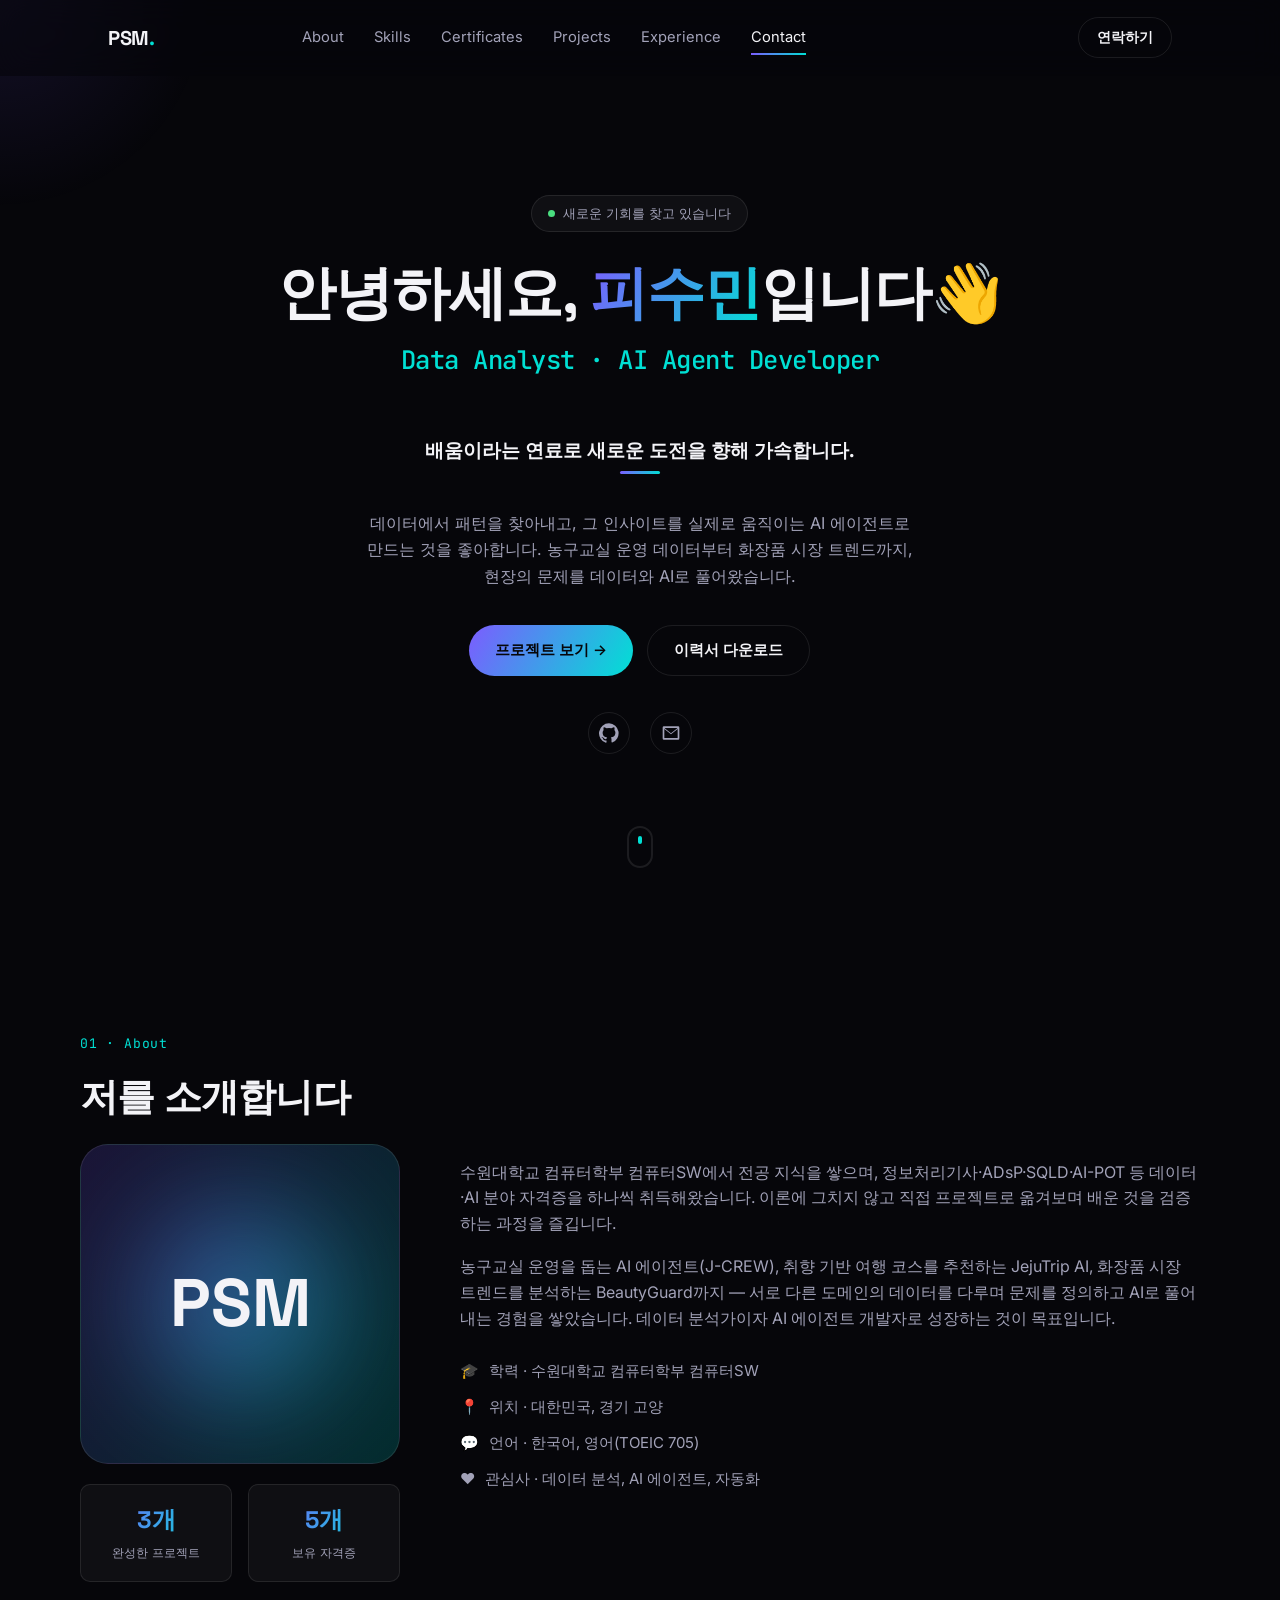
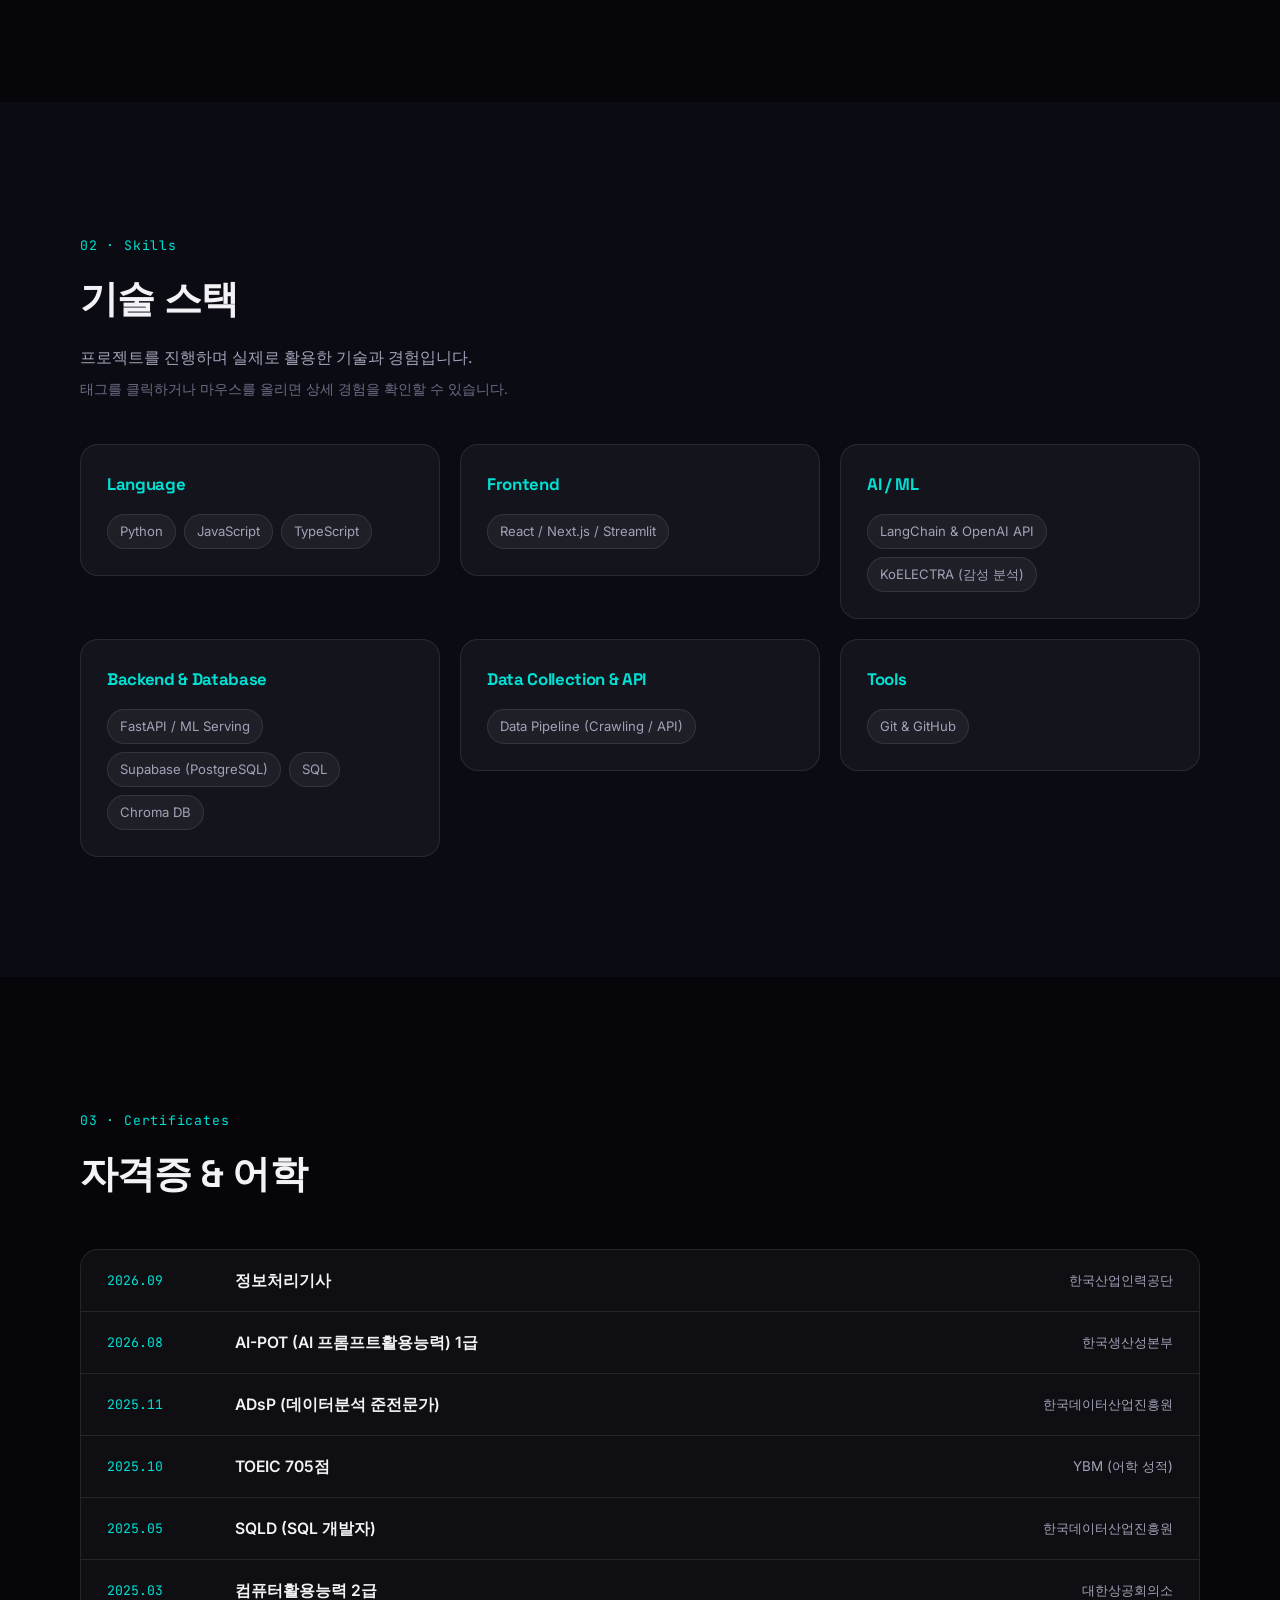
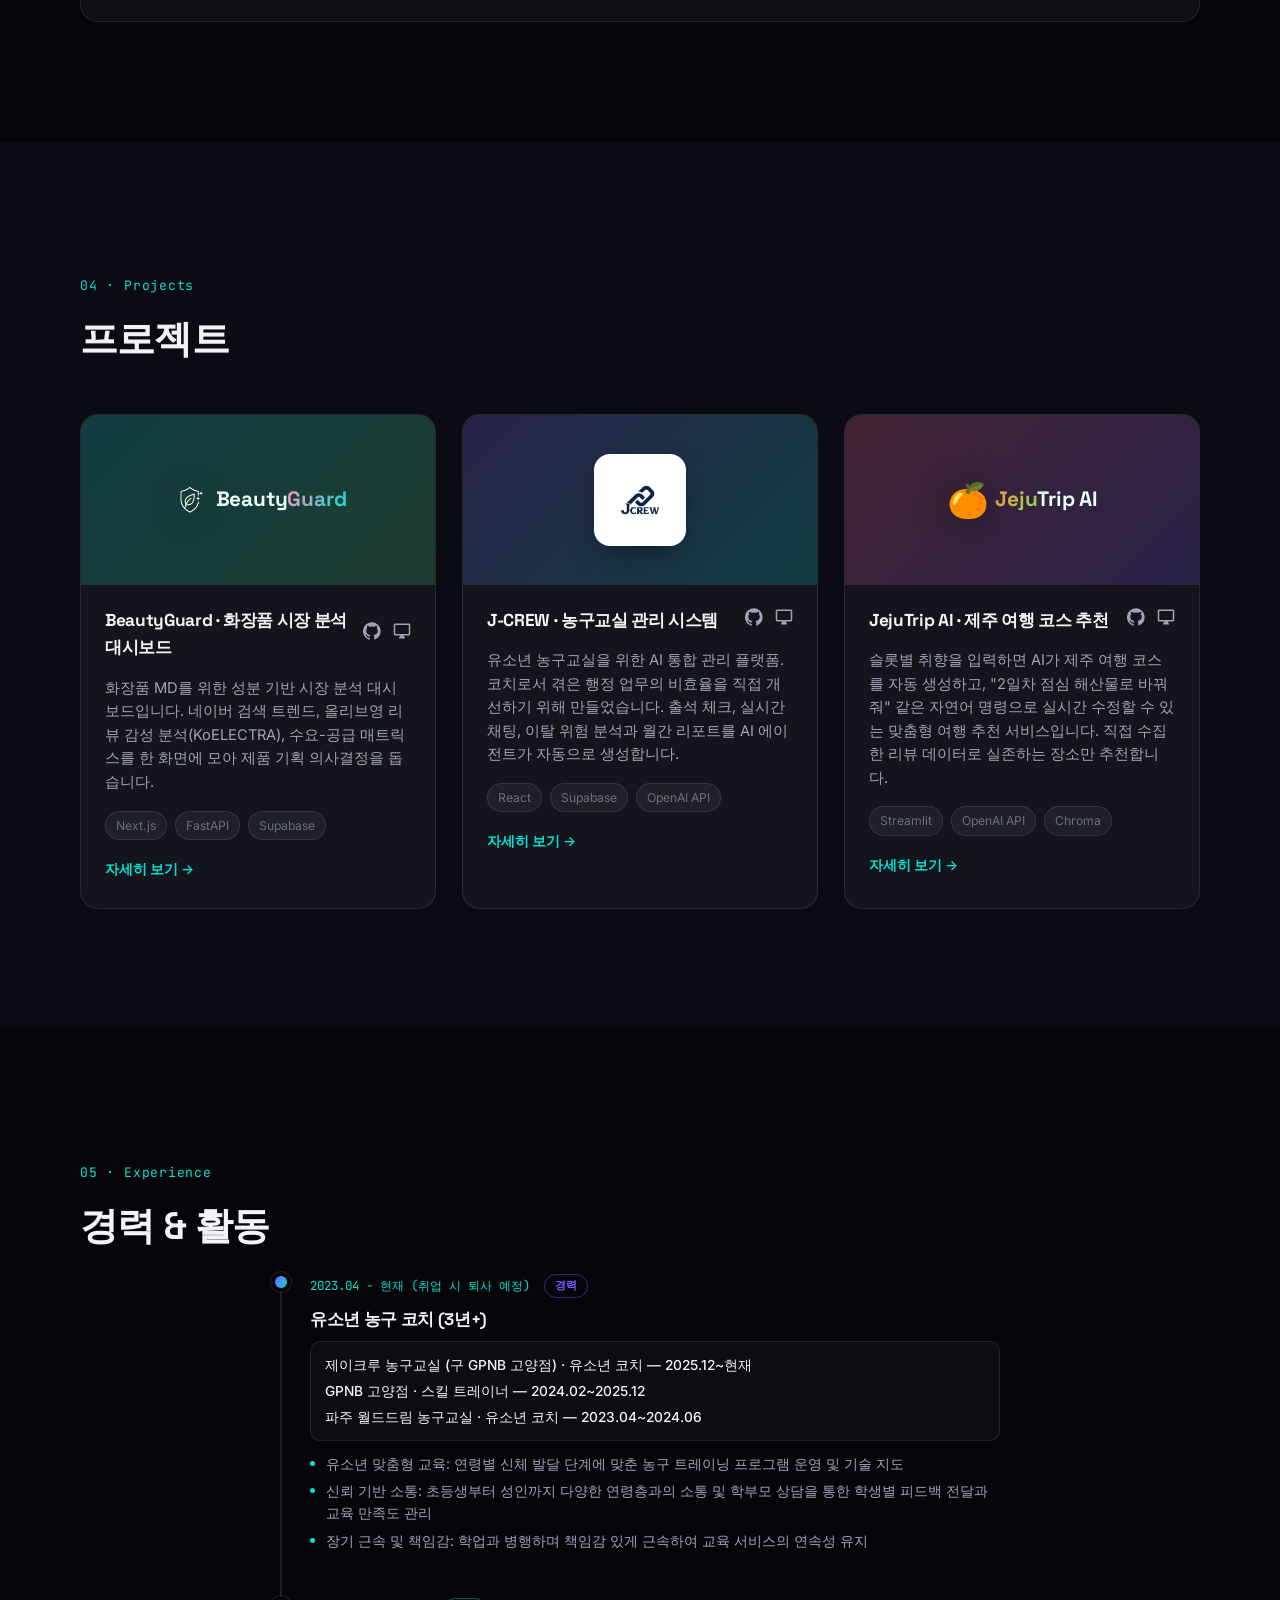
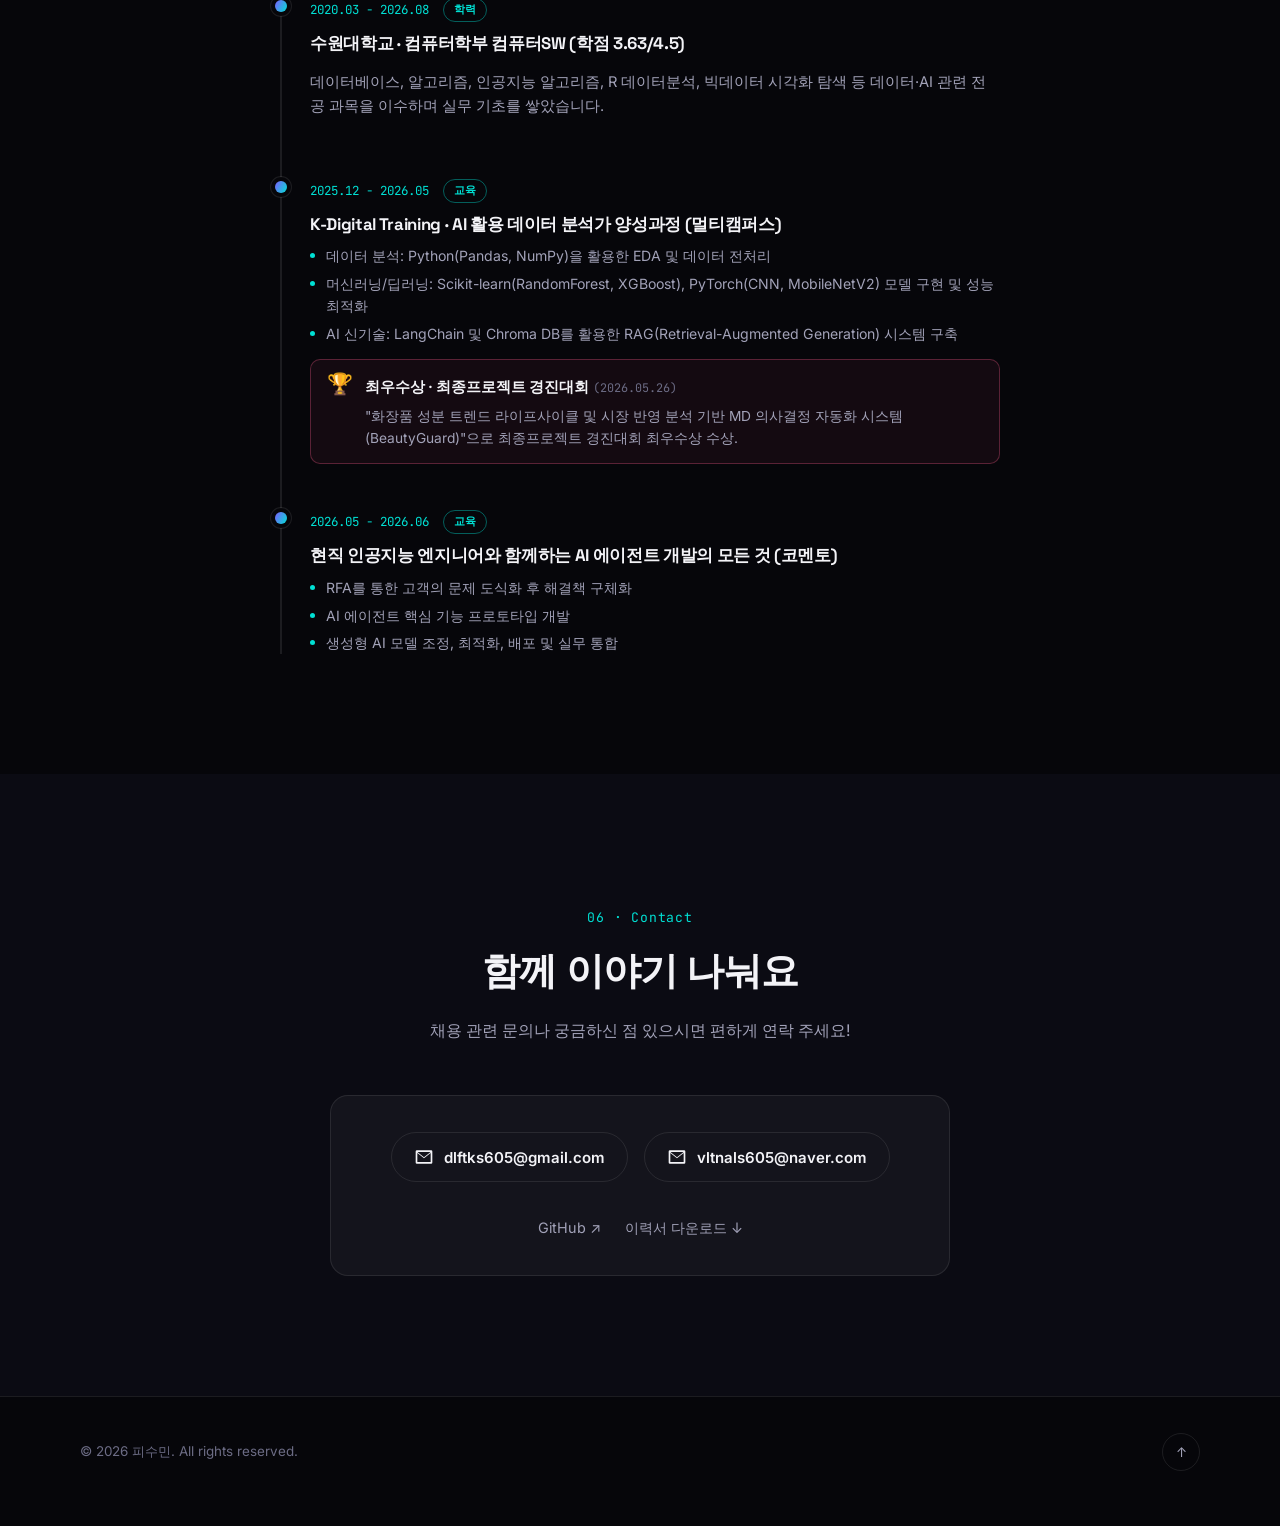
==== index.html @ f5fe2972 "Initial commit: 피수민 developer portfolio Static HTML/CSS/JS portfolio with dedicated project detail p" ====
<!DOCTYPE html>
<html lang="ko">
<head>
<meta charset="UTF-8">
<meta name="viewport" content="width=device-width, initial-scale=1.0">
<title>피수민 | Developer Portfolio</title>
<meta name="description" content="피수민의 개발자 포트폴리오. 프로젝트, 기술 스택, 경력을 소개합니다.">
<link rel="preconnect" href="https://fonts.googleapis.com">
<link rel="preconnect" href="https://fonts.gstatic.com" crossorigin>
<link href="https://fonts.googleapis.com/css2?family=Space+Grotesk:wght@500;600;700&family=Inter:wght@400;500;600;700&family=JetBrains+Mono:wght@400;500&display=swap" rel="stylesheet">
<link rel="stylesheet" href="css/style.css">
</head>
<body>

<div class="cursor-glow" id="cursorGlow"></div>
<div class="progress-bar" id="progressBar"></div>

<!-- ===== NAV ===== -->
<header class="nav" id="nav">
  <div class="nav-inner">
    <a href="#home" class="logo">PSM<span class="dot">.</span></a>
    <nav class="nav-links" id="navLinks">
      <a href="#about" class="nav-link">About</a>
      <a href="#skills" class="nav-link">Skills</a>
      <a href="#certificates" class="nav-link">Certificates</a>
      <a href="#projects" class="nav-link">Projects</a>
      <a href="#experience" class="nav-link">Experience</a>
      <a href="#contact" class="nav-link">Contact</a>
    </nav>
    <a href="#contact" class="btn btn-small btn-outline nav-cta">연락하기</a>
    <button class="menu-toggle" id="menuToggle" aria-label="메뉴 열기">
      <span></span><span></span><span></span>
    </button>
  </div>
</header>

<!-- ===== HERO ===== -->
<section class="hero" id="home">
  <div class="hero-content reveal">
    <p class="hero-eyebrow"><span class="pulse-dot"></span> 새로운 기회를 찾고 있습니다</p>
    <h1 class="hero-title">
      안녕하세요, <span class="gradient-text">피수민</span>입니다<span class="wave">👋</span>
    </h1>
    <h2 class="hero-role">Data Analyst · AI Agent Developer</h2>
    <p class="hero-tagline">배움이라는 연료로 새로운 도전을 향해 가속합니다.</p>
    <p class="hero-desc">
      데이터에서 패턴을 찾아내고, 그 인사이트를 실제로 움직이는 AI 에이전트로 만드는 것을 좋아합니다.
      농구교실 운영 데이터부터 화장품 시장 트렌드까지, 현장의 문제를 데이터와 AI로 풀어왔습니다.
    </p>
    <div class="hero-actions">
      <a href="#projects" class="btn btn-primary">프로젝트 보기 →</a>
      <a href="assets/resume.pdf" class="btn btn-outline" download>이력서 다운로드</a>
    </div>
    <div class="hero-links">
      <a href="https://github.com/PSM-0403" target="_blank" rel="noopener" aria-label="GitHub">
        <svg viewBox="0 0 24 24" width="20" height="20"><path fill="currentColor" d="M12 .3a12 12 0 0 0-3.8 23.38c.6.1.83-.27.83-.58v-2.2c-3.34.73-4.04-1.6-4.04-1.6-.55-1.4-1.34-1.77-1.34-1.77-1.1-.75.08-.73.08-.73 1.2.09 1.84 1.24 1.84 1.24 1.08 1.83 2.82 1.31 3.5 1 .1-.78.42-1.31.76-1.62-2.66-.3-5.47-1.33-5.47-5.93 0-1.31.47-2.38 1.24-3.22-.13-.3-.54-1.52.12-3.18 0 0 1-.32 3.3 1.23a11.5 11.5 0 0 1 6 0c2.3-1.55 3.3-1.23 3.3-1.23.66 1.66.25 2.88.12 3.18.77.84 1.24 1.91 1.24 3.22 0 4.61-2.81 5.63-5.49 5.92.43.37.81 1.1.81 2.22v3.29c0 .31.22.69.84.57A12 12 0 0 0 12 .3Z"/></svg>
      </a>
      <a href="#contact" aria-label="이메일 보기">
        <svg viewBox="0 0 24 24" width="20" height="20"><path fill="currentColor" d="M2 5.5A1.5 1.5 0 0 1 3.5 4h17A1.5 1.5 0 0 1 22 5.5v13a1.5 1.5 0 0 1-1.5 1.5h-17A1.5 1.5 0 0 1 2 18.5v-13Zm2.1.5 7.9 6.2 7.9-6.2H4.1ZM20 7.3l-8 6.28L4 7.3V18h16V7.3Z"/></svg>
      </a>
    </div>
  </div>

  <a href="#about" class="scroll-cue" aria-label="아래로 스크롤">
    <span></span>
  </a>
</section>

<!-- ===== ABOUT ===== -->
<section class="section" id="about">
  <div class="section-inner">
    <p class="section-tag reveal">01 · About</p>
    <h2 class="section-title reveal">저를 소개합니다</h2>

    <div class="about-grid">
      <div class="about-visual reveal">
        <div class="avatar-frame">
          <div class="avatar-glow"></div>
          <div class="avatar-initials">PSM</div>
        </div>
        <div class="about-stat-card">
          <div class="about-stat">
            <strong>3개</strong>
            <span>완성한 프로젝트</span>
          </div>
          <div class="about-stat">
            <strong>5개</strong>
            <span>보유 자격증</span>
          </div>
        </div>
      </div>

      <div class="about-text reveal">
        <p>
          수원대학교 컴퓨터학부 컴퓨터SW에서 전공 지식을 쌓으며, 정보처리기사·ADsP·SQLD·AI-POT 등
          데이터·AI 분야 자격증을 하나씩 취득해왔습니다. 이론에 그치지 않고 직접 프로젝트로 옮겨보며
          배운 것을 검증하는 과정을 즐깁니다.
        </p>
        <p>
          농구교실 운영을 돕는 AI 에이전트(J-CREW), 취향 기반 여행 코스를 추천하는 JejuTrip AI,
          화장품 시장 트렌드를 분석하는 BeautyGuard까지 — 서로 다른 도메인의 데이터를 다루며
          문제를 정의하고 AI로 풀어내는 경험을 쌓았습니다. 데이터 분석가이자 AI 에이전트 개발자로
          성장하는 것이 목표입니다.
        </p>

        <ul class="about-facts">
          <li><span>🎓</span> 학력 · 수원대학교 컴퓨터학부 컴퓨터SW</li>
          <li><span>📍</span> 위치 · 대한민국, 경기 고양</li>
          <li><span>💬</span> 언어 · 한국어, 영어(TOEIC 705)</li>
          <li><span>❤️</span> 관심사 · 데이터 분석, AI 에이전트, 자동화</li>
        </ul>
      </div>
    </div>
  </div>
</section>

<!-- ===== SKILLS ===== -->
<section class="section section-alt" id="skills">
  <div class="section-inner">
    <p class="section-tag reveal">02 · Skills</p>
    <h2 class="section-title reveal">기술 스택</h2>
    <p class="section-desc section-desc-tight reveal">프로젝트를 진행하며 실제로 활용한 기술과 경험입니다.</p>
    <p class="section-hint reveal">태그를 클릭하거나 마우스를 올리면 상세 경험을 확인할 수 있습니다.</p>

    <div class="skills-grid">
      <div class="skill-card reveal">
        <h3>Language</h3>
        <div class="skill-tags">
          <button class="skill-tag" type="button">Python
            <span class="skill-tooltip">Pandas, NumPy로 대규모 장소·리뷰 등 비정형 데이터를 전처리·정제하고 EDA 수행. 크롤링 CSV 정제·중복 제거 및 Supabase 적재 파이프라인 스크립트 작성.</span>
          </button>
          <button class="skill-tag" type="button">JavaScript
            <span class="skill-tooltip">ES6+ 기반 비동기 로직 및 상태관리(Zustand) 구현. 대시보드 UI 연동 및 실시간 데이터 처리.</span>
          </button>
          <button class="skill-tag" type="button">TypeScript
            <span class="skill-tooltip">BeautyGuard 대시보드에서 Next.js 14 + TypeScript로 타입 안정성을 갖춘 컴포넌트와 API 연동 로직 구현.</span>
          </button>
        </div>
      </div>

      <div class="skill-card reveal">
        <h3>Frontend</h3>
        <div class="skill-tags">
          <button class="skill-tag" type="button">React / Next.js / Streamlit
            <span class="skill-tooltip">Streamlit, React/Vite, Next.js 환경에서 실시간 지도(Folium) 시각화, 관리자 대시보드, 1:1 채팅 및 웹 배포 수행.</span>
          </button>
        </div>
      </div>

      <div class="skill-card reveal">
        <h3>AI / ML</h3>
        <div class="skill-tags">
          <button class="skill-tag" type="button">LangChain &amp; OpenAI API
            <span class="skill-tooltip">프롬프트 엔지니어링 및 Function Calling 기반 챗봇 로직 구현. RAG 기반 맞춤형 정보 추천 및 실시간 응답 파이프라인 구축. 대시보드 실데이터 기반 자연어 인사이트 자동 생성.</span>
          </button>
          <button class="skill-tag" type="button">KoELECTRA (감성 분석)
            <span class="skill-tooltip">KoELECTRA-small 기반 한국어 리뷰 감성 분석 모델을 활용해 올리브영 리뷰의 긍·부정 키워드와 소비자 반응을 분석.</span>
          </button>
        </div>
      </div>

      <div class="skill-card reveal">
        <h3>Backend &amp; Database</h3>
        <div class="skill-tags">
          <button class="skill-tag" type="button">FastAPI / ML Serving
            <span class="skill-tooltip">FastAPI로 ML 모델 서빙용 REST API 서버 구축(HuggingFace, PyTorch). 배포 인프라 제약에 맞춰 경량 모델 선정 및 최적화.</span>
          </button>
          <button class="skill-tag" type="button">Supabase (PostgreSQL)
            <span class="skill-tooltip">관계형 DB 스키마 설계, RLS 보안 규칙 적용, 실시간(Realtime) 이벤트 감지 및 운영 데이터 CRUD 구현.</span>
          </button>
          <button class="skill-tag" type="button">SQL
            <span class="skill-tooltip">SQLD 자격증 보유. Supabase(PostgreSQL) 기반 관계형 데이터베이스 쿼리 설계 및 최적화.</span>
          </button>
          <button class="skill-tag" type="button">Chroma DB
            <span class="skill-tooltip">리뷰·텍스트 임베딩 벡터 데이터를 구축·저장하고 코사인 유사도 기반 시맨틱 검색 엔진 연동.</span>
          </button>
        </div>
      </div>

      <div class="skill-card reveal">
        <h3>Data Collection &amp; API</h3>
        <div class="skill-tags">
          <button class="skill-tag" type="button">Data Pipeline (Crawling / API)
            <span class="skill-tooltip">Selenium 기반 웹 크롤링 및 카카오 REST API 연동으로 장소·좌표·리뷰 데이터 수집. 이상치 정제·파이프라인 구축, 상품명 정규화 기반 중복 제거.</span>
          </button>
        </div>
      </div>

      <div class="skill-card reveal">
        <h3>Tools</h3>
        <div class="skill-tags">
          <button class="skill-tag" type="button">Git &amp; GitHub
            <span class="skill-tooltip">모든 프로젝트를 Git으로 버전 관리하고 GitHub에 공개 저장소로 운영.</span>
          </button>
        </div>
      </div>
    </div>
  </div>
</section>

<!-- ===== CERTIFICATES ===== -->
<section class="section" id="certificates">
  <div class="section-inner">
    <p class="section-tag reveal">03 · Certificates</p>
    <h2 class="section-title reveal">자격증 &amp; 어학</h2>

    <div class="cert-card reveal">
      <div class="cert-row">
        <span class="cert-date">2026.09</span>
        <span class="cert-name">정보처리기사</span>
        <span class="cert-org">한국산업인력공단</span>
      </div>
      <div class="cert-row">
        <span class="cert-date">2026.08</span>
        <span class="cert-name">AI-POT (AI 프롬프트활용능력) 1급</span>
        <span class="cert-org">한국생산성본부</span>
      </div>
      <div class="cert-row">
        <span class="cert-date">2025.11</span>
        <span class="cert-name">ADsP (데이터분석 준전문가)</span>
        <span class="cert-org">한국데이터산업진흥원</span>
      </div>
      <div class="cert-row">
        <span class="cert-date">2025.10</span>
        <span class="cert-name">TOEIC 705점</span>
        <span class="cert-org">YBM (어학 성적)</span>
      </div>
      <div class="cert-row">
        <span class="cert-date">2025.05</span>
        <span class="cert-name">SQLD (SQL 개발자)</span>
        <span class="cert-org">한국데이터산업진흥원</span>
      </div>
      <div class="cert-row">
        <span class="cert-date">2025.03</span>
        <span class="cert-name">컴퓨터활용능력 2급</span>
        <span class="cert-org">대한상공회의소</span>
      </div>
    </div>
  </div>
</section>

<!-- ===== PROJECTS ===== -->
<section class="section section-alt" id="projects">
  <div class="section-inner">
    <p class="section-tag reveal">04 · Projects</p>
    <h2 class="section-title reveal">프로젝트</h2>

    <div class="projects-grid">

      <article class="project-card tilt reveal">
        <div class="project-thumb thumb-3">
          <div class="thumb-brand">
            <img class="project-emoji-icon" src="assets/icons/beautyguard-icon.png" alt="BeautyGuard 아이콘" width="40" height="40">
            <span class="thumb-brand-title">Beauty<em>Guard</em></span>
          </div>
        </div>
        <div class="project-body">
          <div class="project-top">
            <h3>BeautyGuard · 화장품 시장 분석 대시보드</h3>
            <div class="project-links">
              <a href="https://github.com/PSM-0403/BeautyGuard" target="_blank" rel="noopener" aria-label="GitHub 저장소">
                <svg viewBox="0 0 24 24" width="18" height="18"><path fill="currentColor" d="M12 .3a12 12 0 0 0-3.8 23.38c.6.1.83-.27.83-.58v-2.2c-3.34.73-4.04-1.6-4.04-1.6-.55-1.4-1.34-1.77-1.34-1.77-1.1-.75.08-.73.08-.73 1.2.09 1.84 1.24 1.84 1.24 1.08 1.83 2.82 1.31 3.5 1 .1-.78.42-1.31.76-1.62-2.66-.3-5.47-1.33-5.47-5.93 0-1.31.47-2.38 1.24-3.22-.13-.3-.54-1.52.12-3.18 0 0 1-.32 3.3 1.23a11.5 11.5 0 0 1 6 0c2.3-1.55 3.3-1.23 3.3-1.23.66 1.66.25 2.88.12 3.18.77.84 1.24 1.91 1.24 3.22 0 4.61-2.81 5.63-5.49 5.92.43.37.81 1.1.81 2.22v3.29c0 .31.22.69.84.57A12 12 0 0 0 12 .3Z"/></svg>
              </a>
              <a href="https://beautyguard-dashboard.vercel.app" target="_blank" rel="noopener" aria-label="라이브 데모">
                <svg viewBox="0 0 24 24" width="18" height="18"><path fill="currentColor" d="M21 2H3c-1.1 0-2 .9-2 2v12c0 1.1.9 2 2 2h7l-2 3v1h8v-1l-2-3h7c1.1 0 2-.9 2-2V4c0-1.1-.9-2-2-2zm0 14H3V4h18v12z"/></svg>
              </a>
            </div>
          </div>
          <p>화장품 MD를 위한 성분 기반 시장 분석 대시보드입니다. 네이버 검색 트렌드, 올리브영 리뷰 감성 분석(KoELECTRA), 수요-공급 매트릭스를 한 화면에 모아 제품 기획 의사결정을 돕습니다.</p>
          <div class="project-tags">
            <span>Next.js</span><span>FastAPI</span><span>Supabase</span>
          </div>
          <a href="projects/beautyguard.html" class="project-more">자세히 보기 →</a>
        </div>
      </article>

      <article class="project-card tilt reveal">
        <div class="project-thumb thumb-1">
          <div class="logo-plate logo-plate-sm">
            <img src="assets/icons/jcrew-logo.jpg" alt="J-CREW 로고" width="72" height="72">
          </div>
        </div>
        <div class="project-body">
          <div class="project-top">
            <h3>J-CREW · 농구교실 관리 시스템</h3>
            <div class="project-links">
              <a href="https://github.com/PSM-0403/jcrew" target="_blank" rel="noopener" aria-label="GitHub 저장소">
                <svg viewBox="0 0 24 24" width="18" height="18"><path fill="currentColor" d="M12 .3a12 12 0 0 0-3.8 23.38c.6.1.83-.27.83-.58v-2.2c-3.34.73-4.04-1.6-4.04-1.6-.55-1.4-1.34-1.77-1.34-1.77-1.1-.75.08-.73.08-.73 1.2.09 1.84 1.24 1.84 1.24 1.08 1.83 2.82 1.31 3.5 1 .1-.78.42-1.31.76-1.62-2.66-.3-5.47-1.33-5.47-5.93 0-1.31.47-2.38 1.24-3.22-.13-.3-.54-1.52.12-3.18 0 0 1-.32 3.3 1.23a11.5 11.5 0 0 1 6 0c2.3-1.55 3.3-1.23 3.3-1.23.66 1.66.25 2.88.12 3.18.77.84 1.24 1.91 1.24 3.22 0 4.61-2.81 5.63-5.49 5.92.43.37.81 1.1.81 2.22v3.29c0 .31.22.69.84.57A12 12 0 0 0 12 .3Z"/></svg>
              </a>
              <a href="https://jcrewbasketball.vercel.app" target="_blank" rel="noopener" aria-label="라이브 데모">
                <svg viewBox="0 0 24 24" width="18" height="18"><path fill="currentColor" d="M21 2H3c-1.1 0-2 .9-2 2v12c0 1.1.9 2 2 2h7l-2 3v1h8v-1l-2-3h7c1.1 0 2-.9 2-2V4c0-1.1-.9-2-2-2zm0 14H3V4h18v12z"/></svg>
              </a>
            </div>
          </div>
          <p>유소년 농구교실을 위한 AI 통합 관리 플랫폼. 코치로서 겪은 행정 업무의 비효율을 직접 개선하기 위해 만들었습니다. 출석 체크, 실시간 채팅, 이탈 위험 분석과 월간 리포트를 AI 에이전트가 자동으로 생성합니다.</p>
          <div class="project-tags">
            <span>React</span><span>Supabase</span><span>OpenAI API</span>
          </div>
          <a href="projects/jcrew.html" class="project-more">자세히 보기 →</a>
        </div>
      </article>

      <article class="project-card tilt reveal">
        <div class="project-thumb thumb-2">
          <div class="thumb-brand">
            <span class="project-emoji">🍊</span>
            <span class="thumb-brand-title thumb-brand-jeju"><em>Jeju</em>Trip AI</span>
          </div>
        </div>
        <div class="project-body">
          <div class="project-top">
            <h3>JejuTrip AI · 제주 여행 코스 추천</h3>
            <div class="project-links">
              <a href="https://github.com/PSM-0403/JejuTrip_AI" target="_blank" rel="noopener" aria-label="GitHub 저장소">
                <svg viewBox="0 0 24 24" width="18" height="18"><path fill="currentColor" d="M12 .3a12 12 0 0 0-3.8 23.38c.6.1.83-.27.83-.58v-2.2c-3.34.73-4.04-1.6-4.04-1.6-.55-1.4-1.34-1.77-1.34-1.77-1.1-.75.08-.73.08-.73 1.2.09 1.84 1.24 1.84 1.24 1.08 1.83 2.82 1.31 3.5 1 .1-.78.42-1.31.76-1.62-2.66-.3-5.47-1.33-5.47-5.93 0-1.31.47-2.38 1.24-3.22-.13-.3-.54-1.52.12-3.18 0 0 1-.32 3.3 1.23a11.5 11.5 0 0 1 6 0c2.3-1.55 3.3-1.23 3.3-1.23.66 1.66.25 2.88.12 3.18.77.84 1.24 1.91 1.24 3.22 0 4.61-2.81 5.63-5.49 5.92.43.37.81 1.1.81 2.22v3.29c0 .31.22.69.84.57A12 12 0 0 0 12 .3Z"/></svg>
              </a>
              <a href="https://jejutripai.streamlit.app" target="_blank" rel="noopener" aria-label="라이브 데모">
                <svg viewBox="0 0 24 24" width="18" height="18"><path fill="currentColor" d="M21 2H3c-1.1 0-2 .9-2 2v12c0 1.1.9 2 2 2h7l-2 3v1h8v-1l-2-3h7c1.1 0 2-.9 2-2V4c0-1.1-.9-2-2-2zm0 14H3V4h18v12z"/></svg>
              </a>
            </div>
          </div>
          <p>슬롯별 취향을 입력하면 AI가 제주 여행 코스를 자동 생성하고, "2일차 점심 해산물로 바꿔줘" 같은 자연어 명령으로 실시간 수정할 수 있는 맞춤형 여행 추천 서비스입니다. 직접 수집한 리뷰 데이터로 실존하는 장소만 추천합니다.</p>
          <div class="project-tags">
            <span>Streamlit</span><span>OpenAI API</span><span>Chroma</span>
          </div>
          <a href="projects/jejutrip.html" class="project-more">자세히 보기 →</a>
        </div>
      </article>

    </div>
  </div>
</section>

<!-- ===== EXPERIENCE ===== -->
<section class="section" id="experience">
  <div class="section-inner">
    <p class="section-tag reveal">05 · Experience</p>
    <h2 class="section-title reveal">경력 &amp; 활동</h2>

    <div class="timeline">

      <div class="timeline-item reveal">
        <div class="timeline-dot"></div>
        <div class="timeline-content">
          <span class="timeline-date">2023.04 - 현재 (취업 시 퇴사 예정)</span>
          <span class="timeline-badge badge-work">경력</span>
          <h3>유소년 농구 코치 (3년+)</h3>
          <ul class="timeline-orgs">
            <li>제이크루 농구교실 (구 GPNB 고양점) · 유소년 코치 — 2025.12~현재</li>
            <li>GPNB 고양점 · 스킬 트레이너 — 2024.02~2025.12</li>
            <li>파주 월드드림 농구교실 · 유소년 코치 — 2023.04~2024.06</li>
          </ul>
          <ul class="timeline-details">
            <li>유소년 맞춤형 교육: 연령별 신체 발달 단계에 맞춘 농구 트레이닝 프로그램 운영 및 기술 지도</li>
            <li>신뢰 기반 소통: 초등생부터 성인까지 다양한 연령층과의 소통 및 학부모 상담을 통한 학생별 피드백 전달과 교육 만족도 관리</li>
            <li>장기 근속 및 책임감: 학업과 병행하며 책임감 있게 근속하여 교육 서비스의 연속성 유지</li>
          </ul>
        </div>
      </div>

      <div class="timeline-item reveal">
        <div class="timeline-dot"></div>
        <div class="timeline-content">
          <span class="timeline-date">2020.03 - 2026.08</span>
          <span class="timeline-badge badge-edu">학력</span>
          <h3>수원대학교 · 컴퓨터학부 컴퓨터SW (학점 3.63/4.5)</h3>
          <p>데이터베이스, 알고리즘, 인공지능 알고리즘, R 데이터분석, 빅데이터 시각화 탐색 등 데이터·AI 관련 전공 과목을 이수하며 실무 기초를 쌓았습니다.</p>
        </div>
      </div>

      <div class="timeline-item reveal">
        <div class="timeline-dot"></div>
        <div class="timeline-content">
          <span class="timeline-date">2025.12 - 2026.05</span>
          <span class="timeline-badge badge-edu">교육</span>
          <h3>K-Digital Training · AI 활용 데이터 분석가 양성과정 (멀티캠퍼스)</h3>
          <ul class="timeline-details">
            <li>데이터 분석: Python(Pandas, NumPy)을 활용한 EDA 및 데이터 전처리</li>
            <li>머신러닝/딥러닝: Scikit-learn(RandomForest, XGBoost), PyTorch(CNN, MobileNetV2) 모델 구현 및 성능 최적화</li>
            <li>AI 신기술: LangChain 및 Chroma DB를 활용한 RAG(Retrieval-Augmented Generation) 시스템 구축</li>
          </ul>
          <div class="timeline-award">
            <span class="award-icon">🏆</span>
            <div>
              <strong>최우수상 · 최종프로젝트 경진대회</strong> <span class="award-date">(2026.05.26)</span>
              <p>
                "화장품 성분 트렌드 라이프사이클 및 시장 반영 분석 기반 MD 의사결정 자동화 시스템(BeautyGuard)"으로
                최종프로젝트 경진대회 최우수상 수상.
              </p>
            </div>
          </div>
        </div>
      </div>

      <div class="timeline-item reveal">
        <div class="timeline-dot"></div>
        <div class="timeline-content">
          <span class="timeline-date">2026.05 - 2026.06</span>
          <span class="timeline-badge badge-edu">교육</span>
          <h3>현직 인공지능 엔지니어와 함께하는 AI 에이전트 개발의 모든 것 (코멘토)</h3>
          <ul class="timeline-details">
            <li>RFA를 통한 고객의 문제 도식화 후 해결책 구체화</li>
            <li>AI 에이전트 핵심 기능 프로토타입 개발</li>
            <li>생성형 AI 모델 조정, 최적화, 배포 및 실무 통합</li>
          </ul>
        </div>
      </div>

    </div>
  </div>
</section>

<!-- ===== CONTACT ===== -->
<section class="section section-alt" id="contact">
  <div class="section-inner contact-inner">
    <p class="section-tag reveal center">06 · Contact</p>
    <h2 class="section-title center reveal">함께 이야기 나눠요</h2>
    <p class="section-desc center reveal">
      채용 관련 문의나 궁금하신 점 있으시면 편하게 연락 주세요!
    </p>

    <div class="contact-card reveal">
      <div class="email-group">
        <button class="email-copy">
          <svg viewBox="0 0 24 24" width="20" height="20"><path fill="currentColor" d="M2 5.5A1.5 1.5 0 0 1 3.5 4h17A1.5 1.5 0 0 1 22 5.5v13a1.5 1.5 0 0 1-1.5 1.5h-17A1.5 1.5 0 0 1 2 18.5v-13Zm2.1.5 7.9 6.2 7.9-6.2H4.1ZM20 7.3l-8 6.28L4 7.3V18h16V7.3Z"/></svg>
          <span class="email-text">dlftks605@gmail.com</span>
          <span class="copy-hint">클릭해서 복사</span>
        </button>
        <button class="email-copy">
          <svg viewBox="0 0 24 24" width="20" height="20"><path fill="currentColor" d="M2 5.5A1.5 1.5 0 0 1 3.5 4h17A1.5 1.5 0 0 1 22 5.5v13a1.5 1.5 0 0 1-1.5 1.5h-17A1.5 1.5 0 0 1 2 18.5v-13Zm2.1.5 7.9 6.2 7.9-6.2H4.1ZM20 7.3l-8 6.28L4 7.3V18h16V7.3Z"/></svg>
          <span class="email-text">vltnals605@naver.com</span>
          <span class="copy-hint">클릭해서 복사</span>
        </button>
      </div>

      <div class="contact-socials">
        <a href="https://github.com/PSM-0403" target="_blank" rel="noopener">GitHub ↗</a>
        <a href="assets/resume.pdf" download>이력서 다운로드 ↓</a>
      </div>
    </div>
  </div>
</section>

<footer class="footer">
  <div class="footer-inner">
    <p>&copy; <span id="year"></span> 피수민. All rights reserved.</p>
    <button class="to-top" id="toTop" aria-label="맨 위로">↑</button>
  </div>
</footer>

<script src="js/script.js"></script>
</body>
</html>
---- css/style.css ----
/* ===================================================
   Portfolio — Dark / Gradient theme
   =================================================== */

:root {
  --bg: #06060a;
  --bg-alt: #0b0b13;
  --surface: rgba(255, 255, 255, 0.04);
  --surface-hover: rgba(255, 255, 255, 0.07);
  --border: rgba(255, 255, 255, 0.09);
  --text: #f3f3f7;
  --text-dim: #a2a2b8;
  --text-faint: #6c6c85;

  --accent-1: #7c5cff;
  --accent-2: #00e0d4;
  --accent-3: #ff5c8a;
  --gradient: linear-gradient(120deg, var(--accent-1), var(--accent-2));
  --gradient-soft: linear-gradient(120deg, rgba(124,92,255,0.18), rgba(0,224,212,0.18));

  --shadow-glow: 0 0 40px rgba(124, 92, 255, 0.25);
  --radius: 18px;
  --radius-sm: 10px;

  --maxw: 1120px;
  --nav-h: 76px;
}

@media (prefers-color-scheme: light) {
  :root { color-scheme: dark; }
}

* { box-sizing: border-box; }
html { scroll-behavior: smooth; }

body {
  margin: 0;
  background: var(--bg);
  color: var(--text);
  font-family: 'Inter', system-ui, -apple-system, 'Segoe UI', sans-serif;
  line-height: 1.6;
  overflow-x: hidden;
}

h1, h2, h3 {
  font-family: 'Space Grotesk', 'Inter', sans-serif;
  margin: 0;
  letter-spacing: -0.02em;
}

a { color: inherit; text-decoration: none; }
ul { list-style: none; margin: 0; padding: 0; }
img { max-width: 100%; display: block; }
button { font-family: inherit; cursor: pointer; border: none; background: none; color: inherit; }

::selection { background: var(--accent-1); color: #fff; }

/* ---------- scrollbar ---------- */
::-webkit-scrollbar { width: 10px; }
::-webkit-scrollbar-track { background: var(--bg); }
::-webkit-scrollbar-thumb { background: #24243a; border-radius: 10px; }
::-webkit-scrollbar-thumb:hover { background: var(--accent-1); }

/* ---------- cursor glow ---------- */
.cursor-glow {
  position: fixed;
  top: 0; left: 0;
  width: 420px; height: 420px;
  border-radius: 50%;
  background: radial-gradient(circle, rgba(124,92,255,0.12), transparent 70%);
  pointer-events: none;
  transform: translate(-50%, -50%);
  z-index: 1;
  transition: opacity 0.3s;
  will-change: transform;
}
@media (max-width: 768px) { .cursor-glow { display: none; } }

/* ---------- scroll progress ---------- */
.progress-bar {
  position: fixed;
  top: 0; left: 0;
  height: 3px;
  width: 0%;
  background: var(--gradient);
  z-index: 1000;
  transition: width 0.1s ease-out;
}

/* ---------- reveal on scroll ---------- */
.reveal {
  opacity: 0;
  transform: translateY(28px);
  transition: opacity 0.7s cubic-bezier(.2,.7,.3,1), transform 0.7s cubic-bezier(.2,.7,.3,1);
}
.reveal.in-view { opacity: 1; transform: translateY(0); }

/* ===================== NAV ===================== */
.nav {
  position: fixed;
  top: 0; left: 0; right: 0;
  height: var(--nav-h);
  z-index: 500;
  background: rgba(6,6,10,0.6);
  backdrop-filter: blur(16px);
  -webkit-backdrop-filter: blur(16px);
  border-bottom: 1px solid transparent;
  transition: border-color 0.3s, background 0.3s;
}
.nav.scrolled { border-color: var(--border); background: rgba(6,6,10,0.85); }

.nav-inner {
  max-width: var(--maxw);
  height: 100%;
  margin: 0 auto;
  padding: 0 28px;
  display: flex;
  align-items: center;
  gap: 24px;
}

.logo {
  font-family: 'Space Grotesk', sans-serif;
  font-weight: 700;
  font-size: 1.25rem;
  letter-spacing: -0.02em;
}
.logo .dot { color: var(--accent-2); }

.nav-links {
  display: flex;
  gap: 30px;
  margin: 0 auto;
}
.nav-link {
  position: relative;
  font-size: 0.92rem;
  color: var(--text-dim);
  padding: 6px 0;
  transition: color 0.2s;
}
.nav-link::after {
  content: '';
  position: absolute;
  left: 0; bottom: 0;
  width: 0; height: 2px;
  background: var(--gradient);
  transition: width 0.25s;
}
.nav-link:hover, .nav-link.active { color: var(--text); }
.nav-link:hover::after, .nav-link.active::after { width: 100%; }

.nav-cta { margin-left: auto; }

.menu-toggle {
  display: none;
  flex-direction: column;
  gap: 5px;
  padding: 8px;
}
.menu-toggle span {
  width: 22px; height: 2px;
  background: var(--text);
  border-radius: 2px;
  transition: transform 0.25s, opacity 0.25s;
}

/* ===================== BUTTONS ===================== */
.btn {
  display: inline-flex;
  align-items: center;
  gap: 8px;
  padding: 13px 26px;
  border-radius: 999px;
  font-size: 0.92rem;
  font-weight: 600;
  transition: transform 0.2s, box-shadow 0.2s, background 0.2s, border-color 0.2s;
  white-space: nowrap;
}
.btn-primary {
  background: var(--gradient);
  color: #06060a;
}
.btn-primary:hover { transform: translateY(-2px); box-shadow: var(--shadow-glow); }

.btn-outline {
  border: 1px solid var(--border);
  color: var(--text);
}
.btn-outline:hover { border-color: var(--accent-1); background: var(--surface); transform: translateY(-2px); }

.btn-small { padding: 9px 18px; font-size: 0.85rem; }

/* ===================== HERO ===================== */
.hero {
  position: relative;
  min-height: 100vh;
  display: flex;
  align-items: center;
  justify-content: center;
  padding: calc(var(--nav-h) + 40px) 24px 80px;
  overflow: hidden;
}

.hero-content {
  position: relative;
  z-index: 2;
  max-width: 760px;
  text-align: center;
}

.hero-eyebrow {
  display: inline-flex;
  align-items: center;
  gap: 8px;
  font-size: 0.82rem;
  color: var(--text-dim);
  border: 1px solid var(--border);
  padding: 7px 16px;
  border-radius: 999px;
  margin-bottom: 28px;
  background: var(--surface);
}
.pulse-dot {
  width: 7px; height: 7px;
  border-radius: 50%;
  background: #4ade80;
  box-shadow: 0 0 0 0 rgba(74,222,128,0.6);
  animation: pulse 1.8s infinite;
}
@keyframes pulse {
  0% { box-shadow: 0 0 0 0 rgba(74,222,128,0.55); }
  70% { box-shadow: 0 0 0 8px rgba(74,222,128,0); }
  100% { box-shadow: 0 0 0 0 rgba(74,222,128,0); }
}

.hero-title {
  font-size: clamp(2.1rem, 5.5vw, 3.6rem);
  font-weight: 700;
  line-height: 1.15;
  margin-bottom: 14px;
}
.wave { display: inline-block; animation: waveHand 2.4s ease-in-out infinite; transform-origin: 70% 70%; }
@keyframes waveHand {
  0%, 60%, 100% { transform: rotate(0deg); }
  10%, 30% { transform: rotate(14deg); }
  20% { transform: rotate(-8deg); }
  40% { transform: rotate(10deg); }
}

.gradient-text {
  background: var(--gradient);
  -webkit-background-clip: text;
  background-clip: text;
  color: transparent;
}

.hero-role {
  font-size: clamp(1.15rem, 3vw, 1.6rem);
  font-family: 'JetBrains Mono', monospace;
  font-weight: 500;
  color: var(--accent-2);
  min-height: 2.2em;
  margin-bottom: 20px;
}
.hero-tagline {
  font-family: 'Space Grotesk', sans-serif;
  font-size: clamp(1rem, 2.4vw, 1.2rem);
  font-weight: 600;
  color: var(--text);
  margin-bottom: 18px;
  position: relative;
  display: inline-block;
}
.hero-tagline::after {
  content: '';
  position: absolute;
  left: 50%;
  bottom: -8px;
  transform: translateX(-50%);
  width: 40px;
  height: 3px;
  border-radius: 3px;
  background: var(--gradient);
}

.hero-desc {
  color: var(--text-dim);
  font-size: 1.02rem;
  max-width: 560px;
  margin: 26px auto 36px;
}

.hero-actions {
  display: flex;
  justify-content: center;
  gap: 14px;
  flex-wrap: wrap;
  margin-bottom: 36px;
}

.hero-links {
  display: flex;
  justify-content: center;
  gap: 20px;
}
.hero-links a {
  width: 42px; height: 42px;
  display: flex; align-items: center; justify-content: center;
  border-radius: 50%;
  border: 1px solid var(--border);
  color: var(--text-dim);
  transition: color 0.2s, border-color 0.2s, transform 0.2s;
}
.hero-links a:hover { color: var(--text); border-color: var(--accent-1); transform: translateY(-3px); }

.scroll-cue {
  position: absolute;
  bottom: 32px; left: 50%;
  transform: translateX(-50%);
  width: 26px; height: 42px;
  border: 2px solid var(--border);
  border-radius: 14px;
  z-index: 2;
}
.scroll-cue span {
  position: absolute;
  top: 8px; left: 50%;
  width: 4px; height: 8px;
  margin-left: -2px;
  border-radius: 2px;
  background: var(--accent-2);
  animation: scrollCue 1.6s ease-in-out infinite;
}
@keyframes scrollCue {
  0% { opacity: 1; top: 8px; }
  100% { opacity: 0; top: 20px; }
}

/* ===================== SECTIONS (generic) ===================== */
.section { padding: 120px 24px; position: relative; }
.section-alt { background: var(--bg-alt); }
.section-inner { max-width: var(--maxw); margin: 0 auto; }

.section-tag {
  font-family: 'JetBrains Mono', monospace;
  font-size: 0.82rem;
  color: var(--accent-2);
  letter-spacing: 0.06em;
  margin-bottom: 12px;
}
.section-title {
  font-size: clamp(1.7rem, 4vw, 2.4rem);
  font-weight: 700;
  margin-bottom: 16px;
}
#projects .section-title,
#certificates .section-title { margin-bottom: 44px; }
.section-desc {
  color: var(--text-dim);
  max-width: 560px;
  margin-bottom: 52px;
}
.center { text-align: center; margin-left: auto; margin-right: auto; }

.section-desc-tight { margin-bottom: 8px; }
.section-hint {
  font-size: 0.85rem;
  color: var(--text-faint);
  margin: 0 0 44px;
}

/* ===================== ABOUT ===================== */
.about-grid {
  display: grid;
  grid-template-columns: 320px 1fr;
  gap: 60px;
  align-items: start;
}

.avatar-frame {
  position: relative;
  width: 100%;
  aspect-ratio: 1;
  border-radius: 28px;
  background: var(--gradient-soft);
  border: 1px solid var(--border);
  display: flex;
  align-items: center;
  justify-content: center;
  overflow: hidden;
}
.avatar-glow {
  position: absolute;
  width: 60%; height: 60%;
  background: var(--gradient);
  filter: blur(60px);
  opacity: 0.55;
  border-radius: 50%;
}
.avatar-initials {
  position: relative;
  font-family: 'Space Grotesk', sans-serif;
  font-size: 4.2rem;
  font-weight: 700;
  color: var(--text);
}

.about-stat-card {
  display: flex;
  gap: 16px;
  margin-top: 20px;
}
.about-stat {
  flex: 1;
  background: var(--surface);
  border: 1px solid var(--border);
  border-radius: var(--radius-sm);
  padding: 16px;
  text-align: center;
}
.about-stat strong {
  display: block;
  font-family: 'Space Grotesk', sans-serif;
  font-size: 1.5rem;
  background: var(--gradient);
  -webkit-background-clip: text;
  background-clip: text;
  color: transparent;
}
.about-stat span { font-size: 0.78rem; color: var(--text-dim); }

.about-text p { color: var(--text-dim); margin-bottom: 18px; }
.about-facts { margin-top: 28px; display: flex; flex-direction: column; gap: 12px; }
.about-facts li { font-size: 0.94rem; color: var(--text-dim); display: flex; gap: 10px; }

@media (max-width: 860px) {
  .about-grid { grid-template-columns: 1fr; }
  .avatar-frame { max-width: 280px; margin: 0 auto; }
  .about-stat-card { max-width: 280px; margin: 20px auto 0; }
}

/* ===================== SKILLS ===================== */
.skills-grid {
  display: grid;
  grid-template-columns: repeat(auto-fit, minmax(340px, 1fr));
  gap: 20px;
  align-items: start;
}
.skill-card {
  background: var(--surface);
  border: 1px solid var(--border);
  border-radius: var(--radius);
  padding: 26px;
  transition: transform 0.25s, border-color 0.25s, background 0.25s;
}
.skill-card:hover {
  transform: translateY(-4px);
  border-color: var(--accent-1);
  background: var(--surface-hover);
}
.skill-card h3 {
  font-size: 1.05rem;
  margin-bottom: 16px;
  color: var(--accent-2);
}

.skill-tags { display: flex; flex-wrap: wrap; gap: 8px; }
.skill-tag {
  position: relative;
  font: inherit;
  font-size: 0.82rem;
  padding: 6px 12px;
  border-radius: 999px;
  background: rgba(255,255,255,0.05);
  border: 1px solid var(--border);
  color: var(--text-dim);
  cursor: pointer;
  transition: border-color 0.2s, color 0.2s, background 0.2s;
}
.skill-tag:hover,
.skill-tag:focus-visible,
.skill-tag.active {
  border-color: var(--accent-1);
  color: var(--text);
  background: rgba(124,92,255,0.14);
}

.skill-tooltip {
  position: absolute;
  left: 50%;
  top: calc(100% + 10px);
  transform: translateX(-50%) translateY(6px);
  width: 240px;
  max-width: 60vw;
  padding: 12px 14px;
  border-radius: var(--radius-sm);
  background: #12121c;
  border: 1px solid var(--border);
  color: var(--text-dim);
  font-size: 0.78rem;
  font-weight: 400;
  line-height: 1.55;
  text-align: left;
  white-space: normal;
  opacity: 0;
  pointer-events: none;
  transition: opacity 0.2s, transform 0.2s;
  z-index: 20;
  box-shadow: 0 16px 34px -14px rgba(0,0,0,0.6);
}
.skill-tag:hover .skill-tooltip,
.skill-tag:focus-visible .skill-tooltip,
.skill-tag.active .skill-tooltip {
  opacity: 1;
  transform: translateX(-50%) translateY(0);
  pointer-events: auto;
}

/* ===================== CERTIFICATES ===================== */
.cert-card {
  background: var(--surface);
  border: 1px solid var(--border);
  border-radius: var(--radius);
  overflow: hidden;
}
.cert-row {
  display: grid;
  grid-template-columns: 110px 1fr auto;
  align-items: center;
  gap: 18px;
  padding: 18px 26px;
  border-bottom: 1px solid var(--border);
  transition: background 0.2s;
}
.cert-row:last-child { border-bottom: none; }
.cert-row:hover { background: var(--surface-hover); }
.cert-date {
  font-family: 'JetBrains Mono', monospace;
  font-size: 0.82rem;
  color: var(--accent-2);
}
.cert-name {
  font-weight: 600;
  font-size: 0.98rem;
}
.cert-org {
  font-size: 0.84rem;
  color: var(--text-dim);
  text-align: right;
  white-space: nowrap;
}

@media (max-width: 620px) {
  .cert-row {
    grid-template-columns: 1fr;
    gap: 4px;
    text-align: left;
  }
  .cert-org { text-align: left; }
}

/* ===================== PROJECTS ===================== */
.projects-grid {
  display: grid;
  grid-template-columns: repeat(auto-fit, minmax(300px, 1fr));
  gap: 26px;
}

.project-card {
  background: var(--surface);
  border: 1px solid var(--border);
  border-radius: var(--radius);
  overflow: hidden;
  transition: transform 0.15s ease-out, border-color 0.25s, box-shadow 0.25s;
  transform-style: preserve-3d;
}
.project-card:hover {
  border-color: var(--accent-1);
  box-shadow: 0 20px 50px -20px rgba(124,92,255,0.4);
}

.project-thumb {
  height: 170px;
  display: flex;
  align-items: center;
  justify-content: center;
  font-size: 3rem;
  position: relative;
  overflow: hidden;
}
.thumb-1 { background: linear-gradient(135deg, #7c5cff33, #00e0d433); }
.thumb-2 { background: linear-gradient(135deg, #ff5c8a33, #7c5cff33); }
.thumb-3 { background: linear-gradient(135deg, #00e0d433, #4ade8033); }
.thumb-4 { background: linear-gradient(135deg, #ffb35c33, #ff5c8a33); }
.project-emoji { position: relative; z-index: 1; filter: drop-shadow(0 4px 18px rgba(0,0,0,0.4)); }
.project-emoji-icon { position: relative; z-index: 1; filter: drop-shadow(0 4px 18px rgba(0,0,0,0.4)); }

.thumb-brand {
  position: relative;
  z-index: 1;
  display: flex;
  align-items: center;
  gap: 6px;
}
.thumb-brand-title {
  font-family: 'Space Grotesk', sans-serif;
  font-size: 1.3rem;
  font-weight: 700;
  letter-spacing: -0.01em;
  color: #eafffa;
}
.thumb-brand-title em {
  font-style: normal;
  background: linear-gradient(120deg, #ff8fb8, #00e0d4);
  -webkit-background-clip: text;
  background-clip: text;
  color: transparent;
}
.thumb-brand .project-emoji { font-size: 2.1rem; }

.thumb-brand-title.thumb-brand-jeju em,
.pd-banner-title.pd-banner-jeju em {
  font-style: normal;
  background: linear-gradient(120deg, #ff9f43, #7ed957);
  -webkit-background-clip: text;
  background-clip: text;
  color: transparent;
}
.pd-banner-icon-emoji { font-size: 2.6rem; line-height: 1; }

.logo-plate {
  position: relative;
  z-index: 1;
  background: #ffffff;
  border-radius: 16px;
  display: flex;
  align-items: center;
  justify-content: center;
  box-shadow: 0 12px 30px -10px rgba(0,0,0,0.5);
}
.logo-plate img { display: block; border-radius: 8px; object-fit: contain; }
.logo-plate-sm { padding: 10px; }
.logo-plate-sm img { width: 72px; height: 72px; }
.logo-plate-lg { padding: 16px; border-radius: 20px; }
.logo-plate-lg img { width: 120px; height: 120px; }

.project-body { padding: 22px 24px 26px; }
.project-top {
  display: flex;
  justify-content: space-between;
  align-items: center;
  margin-bottom: 10px;
}
.project-top h3 { font-size: 1.08rem; }
.project-links { display: flex; gap: 12px; }
.project-links a { color: var(--text-dim); transition: color 0.2s; }
.project-links a:hover { color: var(--accent-2); }

.project-body p { color: var(--text-dim); font-size: 0.92rem; margin-bottom: 16px; }
.project-tags { display: flex; flex-wrap: wrap; gap: 8px; }
.project-tags span {
  font-size: 0.76rem;
  padding: 4px 10px;
  border-radius: 999px;
  background: rgba(255,255,255,0.05);
  color: var(--text-faint);
  border: 1px solid var(--border);
}

.project-more {
  display: inline-flex;
  align-items: center;
  gap: 4px;
  margin-top: 18px;
  font-size: 0.86rem;
  font-weight: 600;
  color: var(--accent-2);
  transition: gap 0.2s, color 0.2s;
}
.project-more:hover { gap: 8px; color: var(--text); }

/* ===================== EXPERIENCE / TIMELINE ===================== */
.timeline {
  position: relative;
  max-width: 720px;
  margin: 0 auto;
  padding-left: 28px;
  border-left: 2px solid var(--border);
}
.timeline-item {
  position: relative;
  padding-bottom: 44px;
}
.timeline-item:last-child { padding-bottom: 0; }
.timeline-dot {
  position: absolute;
  left: -35px;
  top: 4px;
  width: 12px; height: 12px;
  border-radius: 50%;
  background: var(--gradient);
  box-shadow: 0 0 0 4px var(--bg), 0 0 0 5px var(--border);
}
.timeline-date {
  font-family: 'JetBrains Mono', monospace;
  font-size: 0.78rem;
  color: var(--accent-2);
}
.timeline-badge {
  display: inline-block;
  margin-left: 10px;
  padding: 2px 10px;
  border-radius: 999px;
  font-size: 0.7rem;
  font-weight: 600;
  border: 1px solid var(--border);
  color: var(--text-dim);
  vertical-align: middle;
}
.badge-work { border-color: rgba(124,92,255,0.4); color: var(--accent-1); }
.badge-edu { border-color: rgba(0,224,212,0.4); color: var(--accent-2); }
.badge-award { border-color: rgba(255,92,138,0.4); color: var(--accent-3); }

.timeline-content h3 { font-size: 1.05rem; margin: 8px 0 8px; }
.timeline-content p { color: var(--text-dim); font-size: 0.92rem; }
.timeline-orgs {
  display: flex;
  flex-direction: column;
  gap: 4px;
  margin-bottom: 12px;
  padding: 12px 14px;
  background: rgba(255,255,255,0.03);
  border: 1px solid var(--border);
  border-radius: var(--radius-sm);
}
.timeline-orgs li {
  font-size: 0.86rem;
  color: var(--text);
  font-weight: 500;
}
.timeline-details {
  display: flex;
  flex-direction: column;
  gap: 6px;
}
.timeline-details li {
  position: relative;
  padding-left: 16px;
  color: var(--text-dim);
  font-size: 0.88rem;
  line-height: 1.55;
}
.timeline-details li::before {
  content: '';
  position: absolute;
  left: 0; top: 8px;
  width: 5px; height: 5px;
  border-radius: 50%;
  background: var(--accent-2);
}

.timeline-award {
  display: flex;
  align-items: flex-start;
  gap: 12px;
  margin-top: 14px;
  padding: 14px 16px;
  background: rgba(255,92,138,0.06);
  border: 1px solid rgba(255,92,138,0.3);
  border-radius: var(--radius-sm);
}
.award-icon { font-size: 1.3rem; line-height: 1; }
.timeline-award strong { font-size: 0.92rem; color: var(--text); }
.award-date {
  font-family: 'JetBrains Mono', monospace;
  font-size: 0.74rem;
  color: var(--text-faint);
}
.timeline-award p {
  margin: 6px 0 0;
  color: var(--text-dim);
  font-size: 0.86rem;
}

/* ===================== CONTACT ===================== */
.contact-inner { text-align: center; }
.contact-card {
  max-width: 620px;
  margin: 0 auto;
  background: var(--surface);
  border: 1px solid var(--border);
  border-radius: var(--radius);
  padding: 36px 30px;
}

.email-group {
  display: flex;
  justify-content: center;
  align-items: center;
  gap: 16px;
  flex-wrap: wrap;
}

.email-copy {
  display: inline-flex;
  align-items: center;
  gap: 10px;
  padding: 14px 22px;
  border-radius: 999px;
  border: 1px solid var(--border);
  font-size: 0.94rem;
  font-weight: 600;
  color: var(--text);
  position: relative;
  transition: border-color 0.2s, transform 0.2s;
}
.email-copy:hover { border-color: var(--accent-2); transform: translateY(-2px); }
.copy-hint {
  position: absolute;
  bottom: -26px; left: 50%;
  transform: translateX(-50%);
  font-size: 0.72rem;
  color: var(--text-faint);
  white-space: nowrap;
  opacity: 0;
  transition: opacity 0.2s;
}
.email-copy:hover .copy-hint { opacity: 1; }
.copy-hint.copied { color: var(--accent-2); opacity: 1; }

.contact-socials {
  display: flex;
  justify-content: center;
  gap: 24px;
  margin-top: 34px;
  flex-wrap: wrap;
}
.contact-socials a {
  font-size: 0.9rem;
  color: var(--text-dim);
  transition: color 0.2s;
}
.contact-socials a:hover { color: var(--accent-2); }

/* ===================== FOOTER ===================== */
.footer { padding: 30px 24px 50px; border-top: 1px solid var(--border); }
.footer-inner {
  max-width: var(--maxw);
  margin: 0 auto;
  display: flex;
  align-items: center;
  justify-content: space-between;
}
.footer-inner p { color: var(--text-faint); font-size: 0.84rem; }
.to-top {
  width: 38px; height: 38px;
  border-radius: 50%;
  border: 1px solid var(--border);
  color: var(--text-dim);
  transition: color 0.2s, border-color 0.2s, transform 0.2s;
}
.to-top:hover { color: var(--text); border-color: var(--accent-1); transform: translateY(-3px); }

/* ===================== RESPONSIVE NAV ===================== */
@media (max-width: 860px) {
  .nav-links {
    position: fixed;
    top: var(--nav-h); left: 0; right: 0;
    background: rgba(6,6,10,0.97);
    backdrop-filter: blur(16px);
    flex-direction: column;
    align-items: center;
    gap: 0;
    padding: 10px 0;
    border-bottom: 1px solid var(--border);
    transform: translateY(-130%);
    opacity: 0;
    transition: transform 0.3s, opacity 0.3s;
  }
  .nav-links.open { transform: translateY(0); opacity: 1; }
  .nav-link { padding: 14px 0; width: 100%; text-align: center; }
  .nav-cta { display: none; }
  .menu-toggle { display: flex; }
  .menu-toggle.open span:nth-child(1) { transform: translateY(7px) rotate(45deg); }
  .menu-toggle.open span:nth-child(2) { opacity: 0; }
  .menu-toggle.open span:nth-child(3) { transform: translateY(-7px) rotate(-45deg); }
}

@media (max-width: 520px) {
  .section { padding: 90px 20px; }
  .hero-actions { flex-direction: column; width: 100%; }
  .hero-actions .btn { width: 100%; justify-content: center; }
}

/* ===================== PROJECT DETAIL PAGE ===================== */
.pd-back {
  display: inline-flex;
  align-items: center;
  gap: 6px;
  font-size: 0.86rem;
  color: var(--text-dim);
  margin: calc(var(--nav-h) + 40px) 0 28px;
  transition: color 0.2s;
}
.pd-back:hover { color: var(--text); }

.pd-hero { max-width: var(--maxw); margin: 0 auto; padding: 0 24px; }

.pd-badges { display: flex; flex-wrap: wrap; gap: 10px; margin-bottom: 18px; }
.pd-badge {
  font-size: 0.78rem;
  font-weight: 600;
  padding: 5px 14px;
  border-radius: 999px;
  border: 1px solid var(--border);
  color: var(--text-dim);
  background: var(--surface);
}
.pd-badge.badge-award { border-color: rgba(255,92,138,0.4); color: var(--accent-3); }

.pd-title {
  font-size: clamp(1.8rem, 4.5vw, 2.7rem);
  margin-bottom: 14px;
}
.pd-tagline {
  color: var(--text-dim);
  font-size: 1.05rem;
  max-width: 640px;
  margin-bottom: 28px;
}

.pd-hero-actions { display: flex; gap: 14px; flex-wrap: wrap; margin-bottom: 40px; }

.pd-banner {
  height: 220px;
  border-radius: var(--radius);
  display: flex;
  align-items: center;
  justify-content: center;
  font-size: 4rem;
  margin-bottom: 56px;
  border: 1px solid var(--border);
}

.pd-banner-brand {
  display: flex;
  align-items: center;
  gap: 12px;
}
.pd-banner-title {
  font-family: 'Space Grotesk', sans-serif;
  font-size: clamp(1.8rem, 4vw, 2.6rem);
  font-weight: 700;
  letter-spacing: -0.01em;
  color: #eafffa;
}
.pd-banner-title em {
  font-style: normal;
  background: linear-gradient(120deg, #ff8fb8, #00e0d4);
  -webkit-background-clip: text;
  background-clip: text;
  color: transparent;
}

.pd-body { max-width: var(--maxw); margin: 0 auto; padding: 0 24px 100px; }
.pd-grid {
  display: grid;
  grid-template-columns: 2fr 1fr;
  gap: 48px;
  margin-bottom: 56px;
}
@media (max-width: 760px) {
  .pd-grid { grid-template-columns: 1fr; gap: 32px; }
}
.pd-block { margin-bottom: 56px; }
.pd-block:last-child { margin-bottom: 0; }
.pd-block h2 {
  font-size: 1.3rem;
  margin-bottom: 18px;
  color: var(--text);
}
.pd-block h2 .pd-num {
  font-family: 'JetBrains Mono', monospace;
  font-size: 0.85rem;
  color: var(--accent-2);
  margin-right: 10px;
}
.pd-block p { color: var(--text-dim); line-height: 1.75; }

.pd-list { display: flex; flex-direction: column; gap: 10px; }
.pd-list li {
  position: relative;
  padding-left: 20px;
  color: var(--text-dim);
  line-height: 1.65;
}
.pd-list li::before {
  content: '';
  position: absolute;
  left: 0; top: 9px;
  width: 6px; height: 6px;
  border-radius: 50%;
  background: var(--gradient);
}

.pd-meta-list { display: flex; flex-direction: column; gap: 14px; }
.pd-meta-item { font-size: 0.9rem; }
.pd-meta-item span {
  display: block;
  font-size: 0.74rem;
  text-transform: uppercase;
  letter-spacing: 0.06em;
  color: var(--text-faint);
  margin-bottom: 4px;
}
.pd-meta-item strong { color: var(--text); font-weight: 600; }

.tech-pills { display: flex; flex-wrap: wrap; gap: 8px; }
.tech-pill {
  font-size: 0.8rem;
  padding: 6px 12px;
  border-radius: 999px;
  background: rgba(255,255,255,0.05);
  border: 1px solid var(--border);
  color: var(--text-dim);
}

.pd-retro {
  background: var(--surface);
  border: 1px solid var(--border);
  border-radius: var(--radius);
  padding: 26px 28px;
}
.pd-retro p { margin: 0; }
.pd-retro p + p { margin-top: 14px; }

.pd-block .section-hint { margin: 10px 0 0; }

.pd-footer-nav {
  display: flex;
  justify-content: space-between;
  align-items: center;
  padding-top: 32px;
  border-top: 1px solid var(--border);
}

@media (max-width: 620px) {
  .pd-banner { height: 160px; font-size: 3rem; }
  .pd-banner-brand { gap: 12px; }
  .pd-banner-icon { width: 40px; height: 40px; }
  .pd-footer-nav { flex-direction: column; gap: 16px; align-items: flex-start; }
}
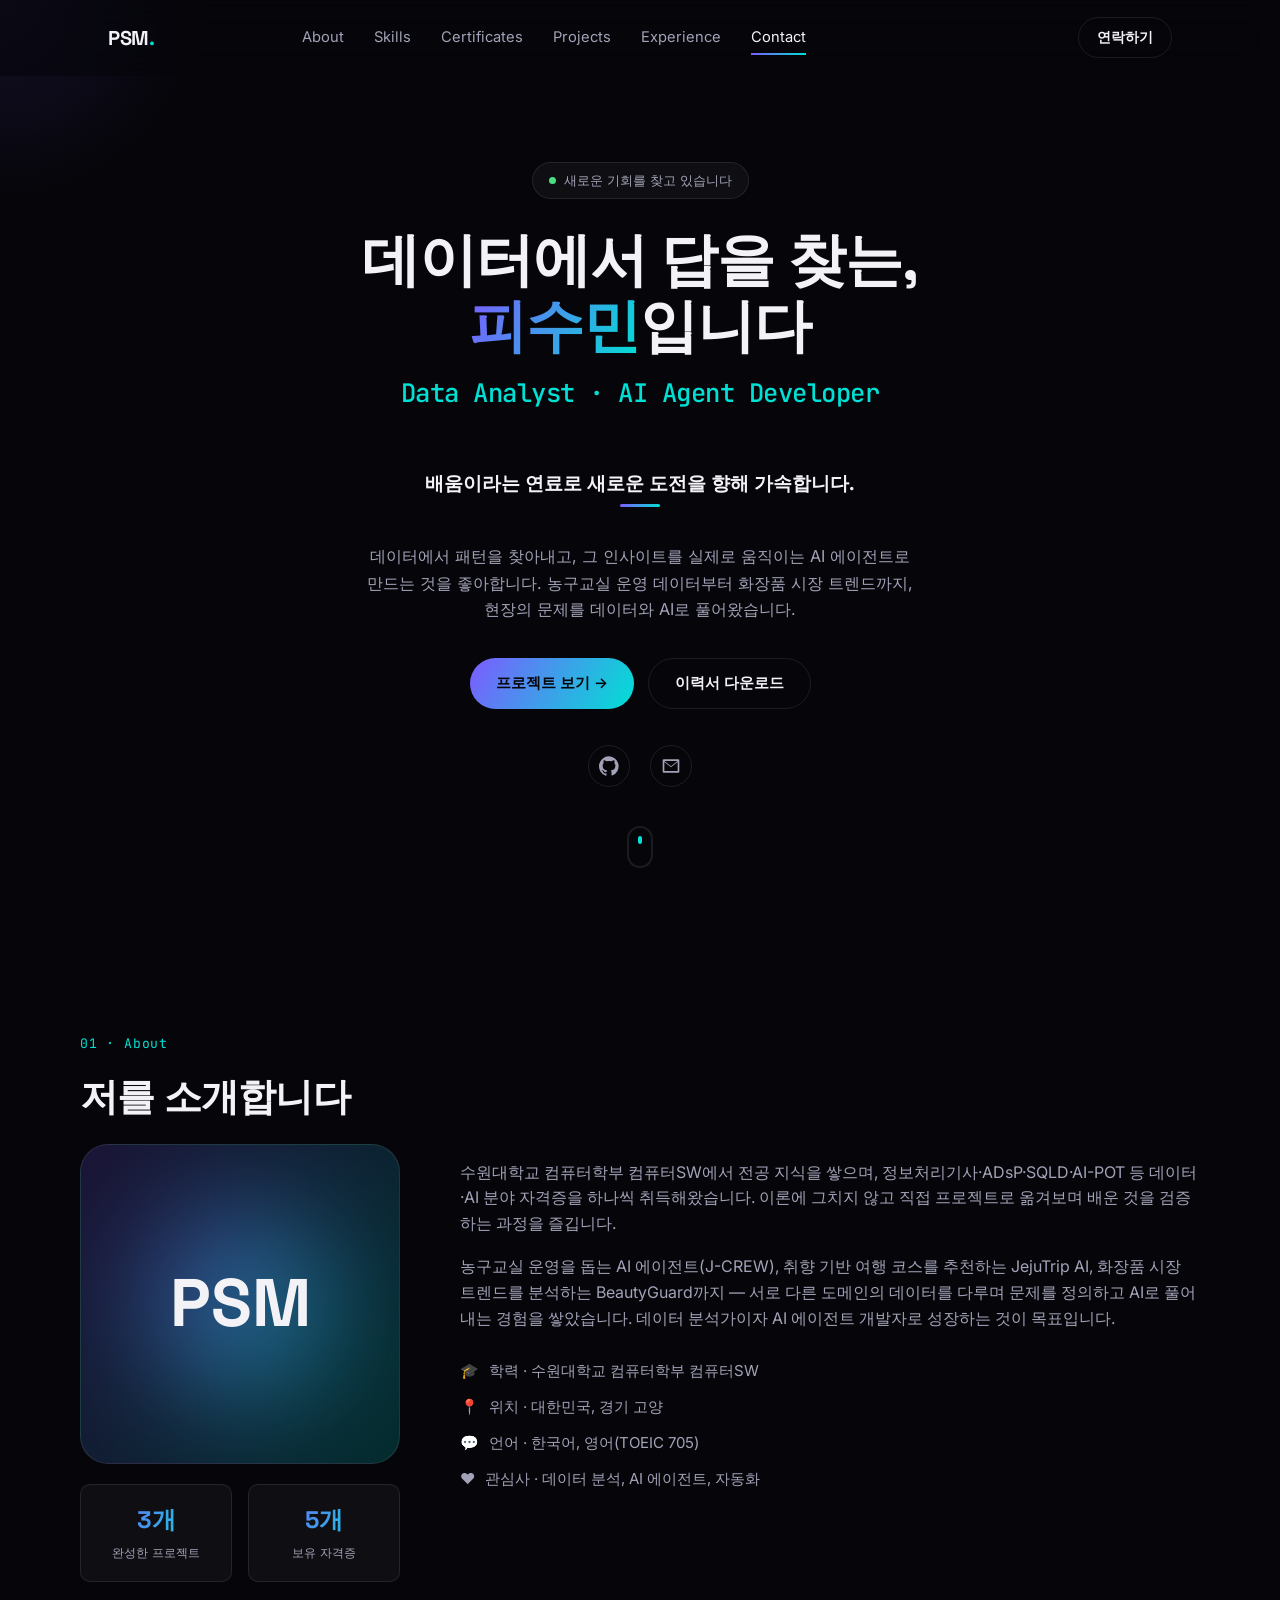
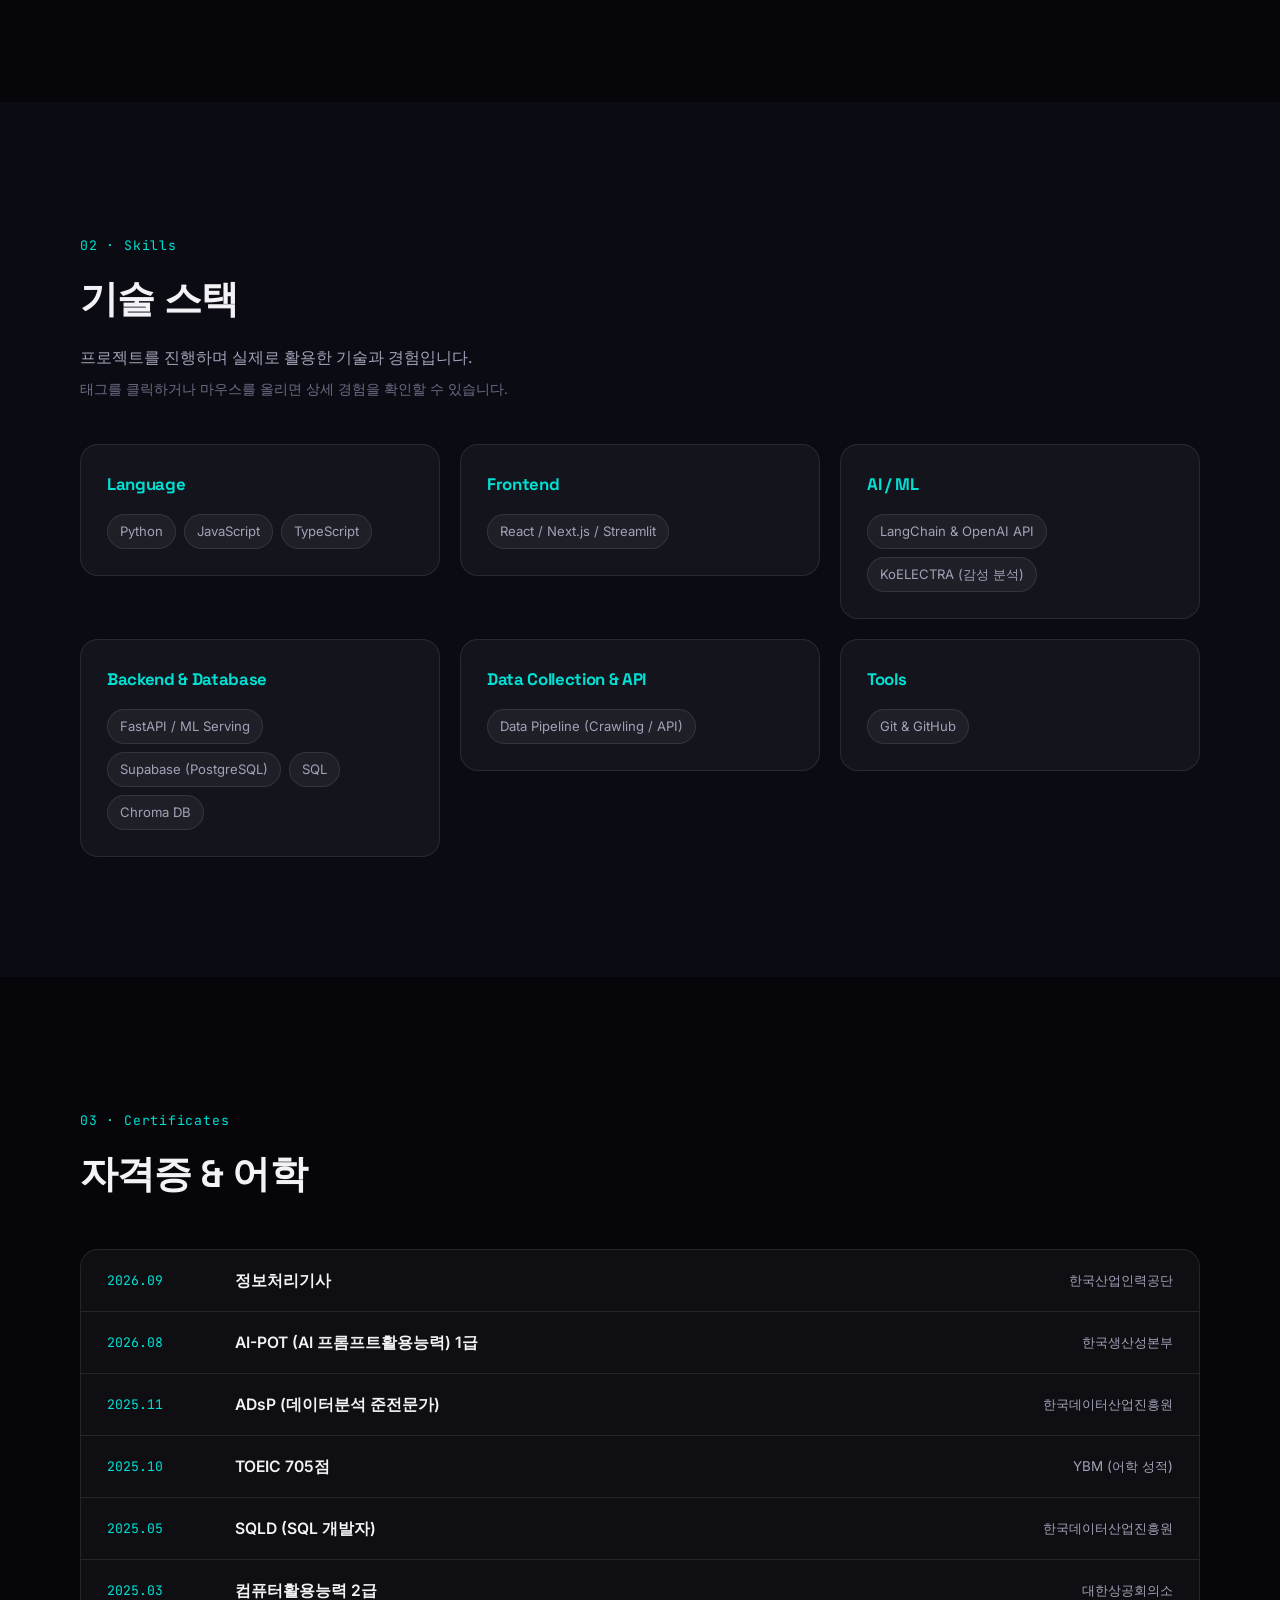
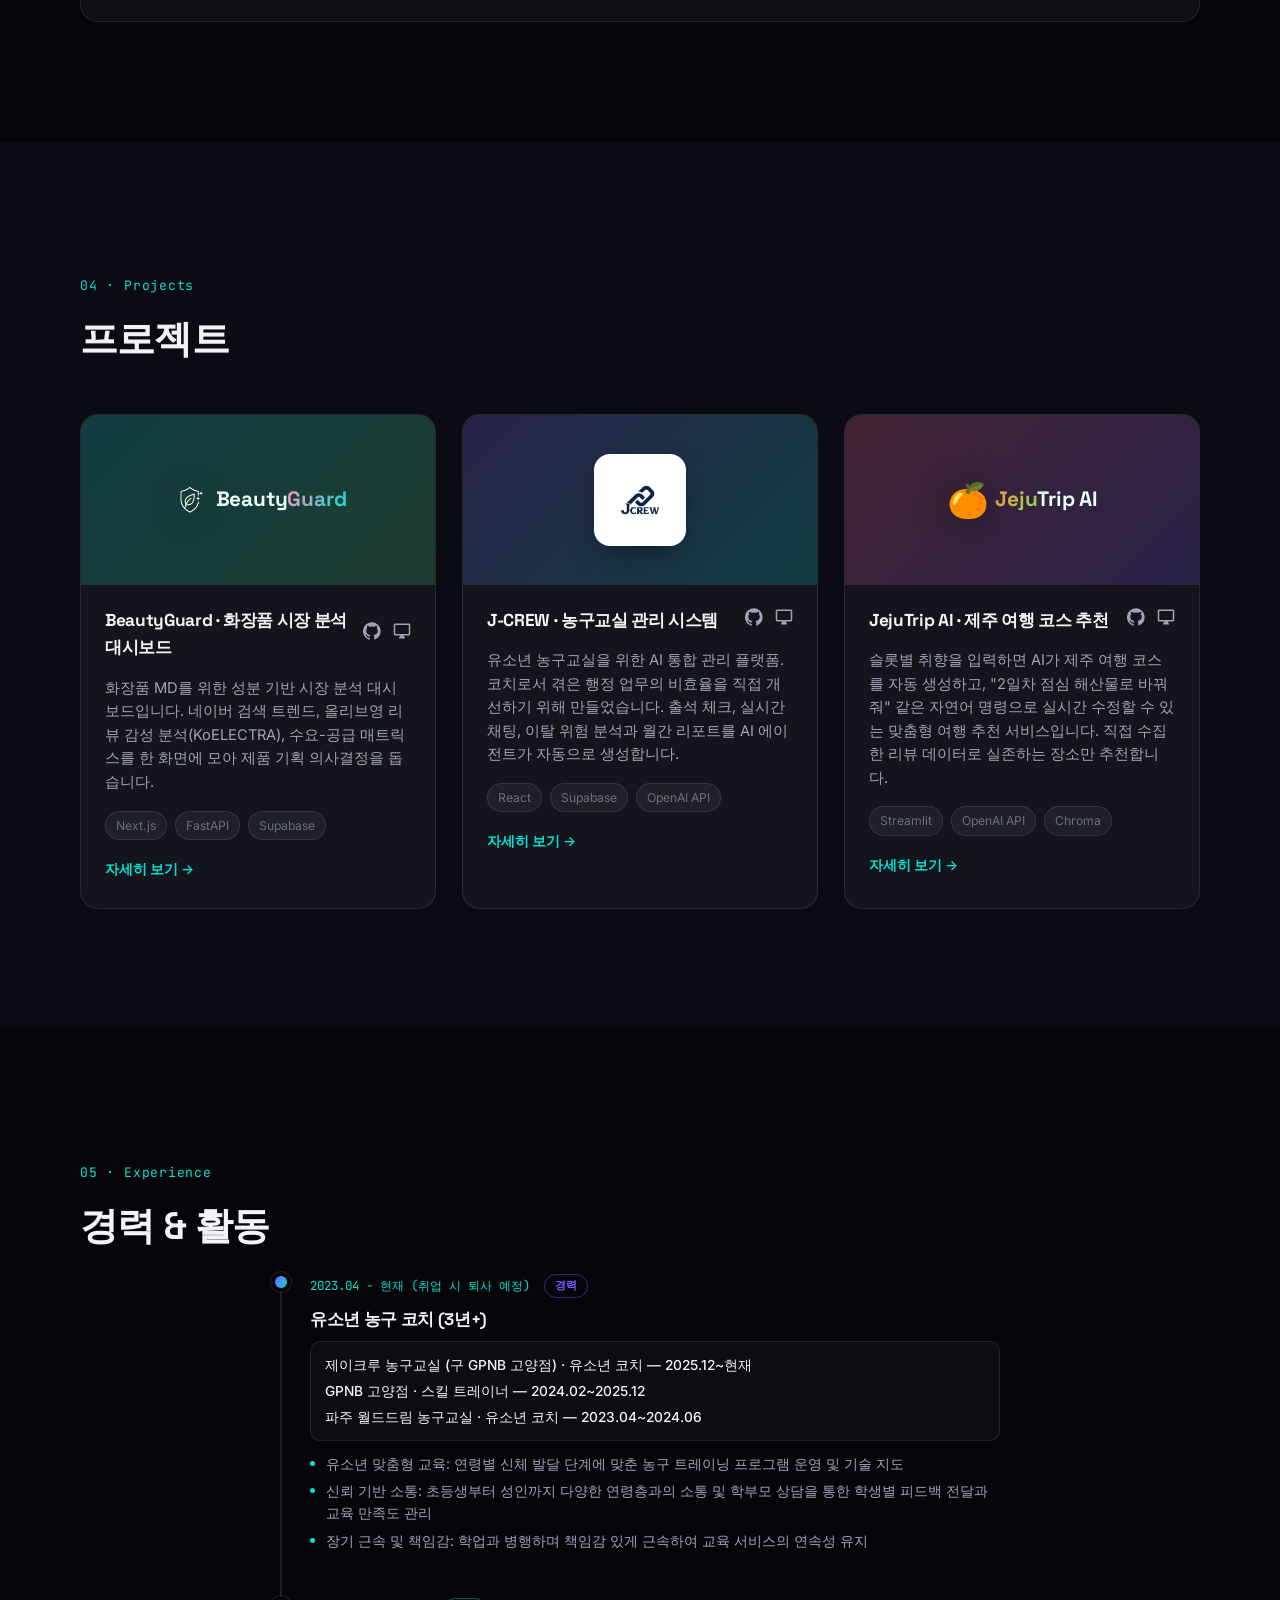
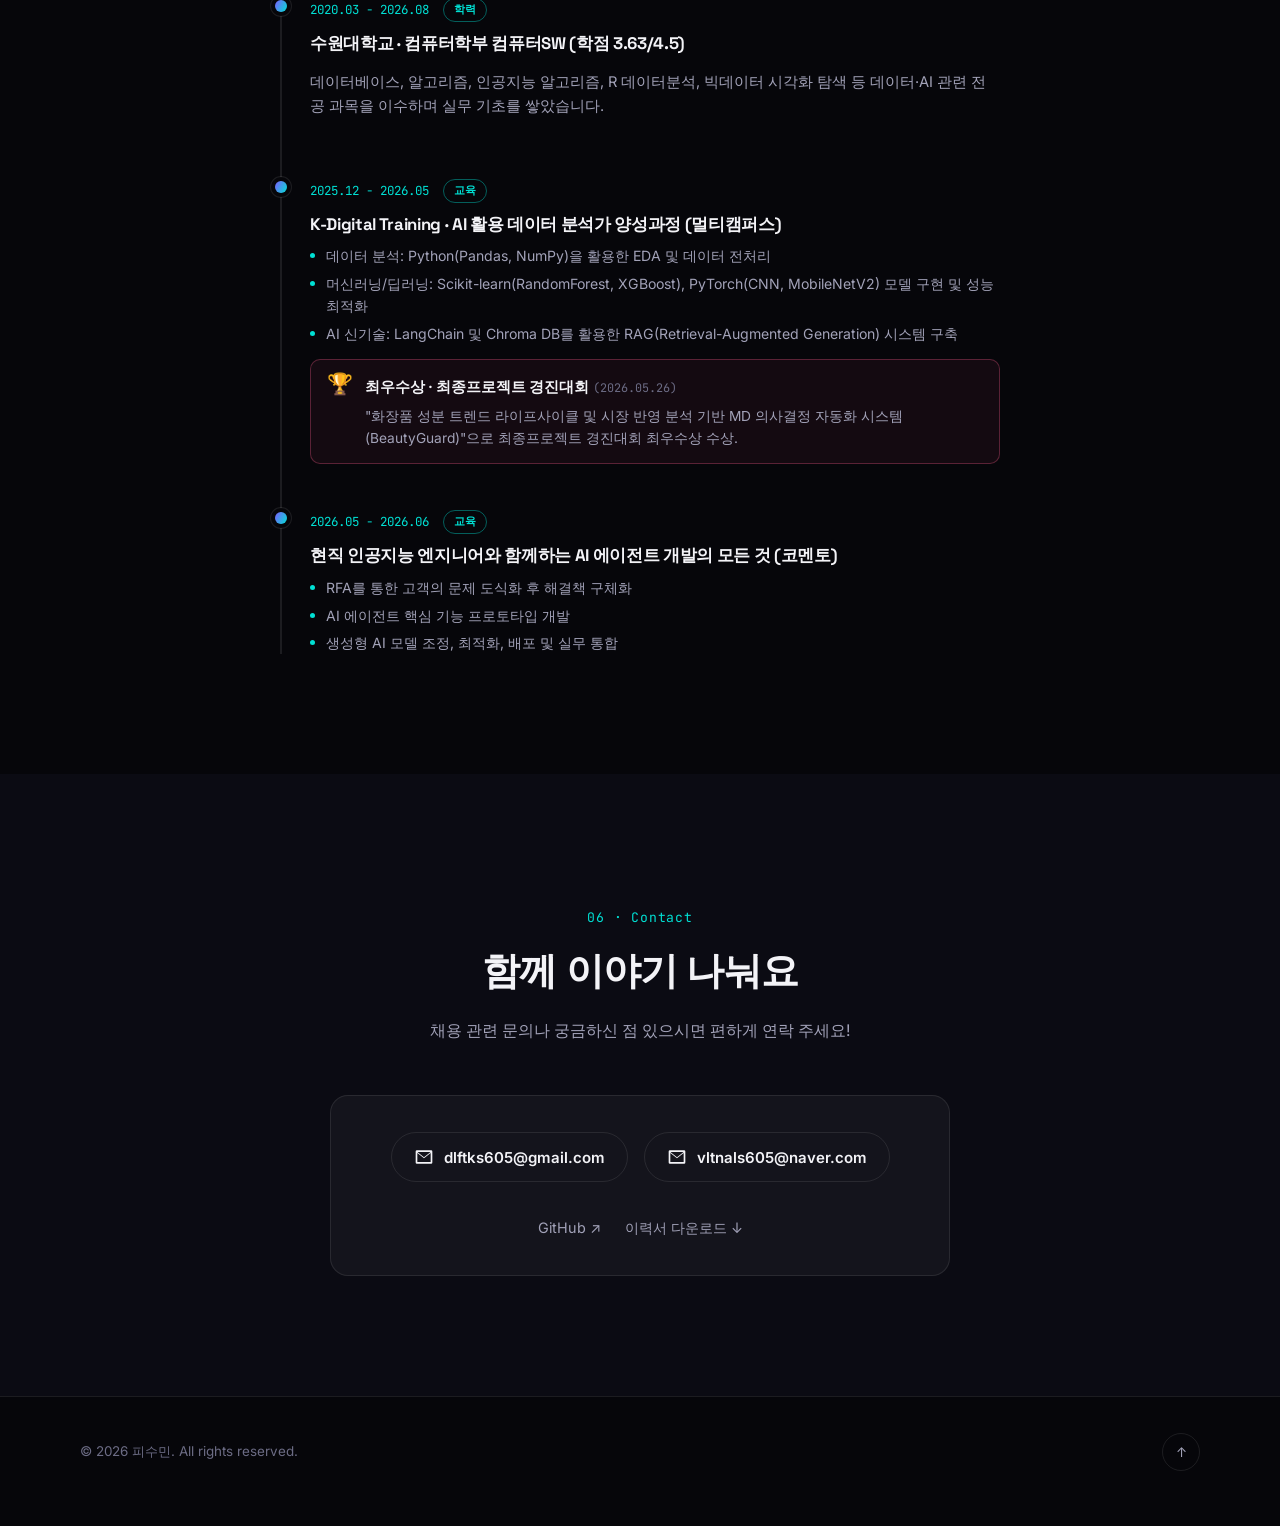
==== commit 8bf1ef46: "Rework hero title copy, drop generic greeting Co-Authored-By: Claude Sonnet 5 <noreply@anthropic.com" ====
--- a/index.html
+++ b/index.html
@@ -39,7 +39,8 @@
   <div class="hero-content reveal">
     <p class="hero-eyebrow"><span class="pulse-dot"></span> 새로운 기회를 찾고 있습니다</p>
     <h1 class="hero-title">
-      안녕하세요, <span class="gradient-text">피수민</span>입니다<span class="wave">👋</span>
+      데이터에서 답을 찾는,<br>
+      <span class="gradient-text">피수민</span>입니다
     </h1>
     <h2 class="hero-role">Data Analyst · AI Agent Developer</h2>
     <p class="hero-tagline">배움이라는 연료로 새로운 도전을 향해 가속합니다.</p>
--- a/css/style.css
+++ b/css/style.css
@@ -1004,6 +1004,74 @@
   background: var(--gradient);
 }
 
+.pd-shots {
+  columns: 2 400px;
+  column-gap: 20px;
+}
+.pd-shot {
+  break-inside: avoid;
+  margin: 0 0 20px;
+  background: var(--surface);
+  border: 1px solid var(--border);
+  border-radius: var(--radius);
+  overflow: hidden;
+}
+.pd-shot img {
+  display: block;
+  max-width: 100%;
+  max-height: 480px;
+  width: auto;
+  height: auto;
+  margin: 0 auto;
+  border-bottom: 1px solid var(--border);
+}
+.pd-shot figcaption {
+  padding: 12px 16px;
+  font-size: 0.82rem;
+  color: var(--text-dim);
+}
+
+.lightbox-overlay {
+  position: fixed;
+  inset: 0;
+  background: rgba(4,4,8,0.92);
+  display: flex;
+  align-items: center;
+  justify-content: center;
+  padding: 40px 24px;
+  z-index: 2000;
+  opacity: 0;
+  pointer-events: none;
+  transition: opacity 0.25s;
+}
+.lightbox-overlay.active { opacity: 1; pointer-events: auto; }
+.lightbox-stack {
+  max-width: 90vw;
+  max-height: 88vh;
+  overflow-y: auto;
+  display: flex;
+  flex-direction: column;
+  gap: 4px;
+  border-radius: var(--radius-sm);
+  box-shadow: 0 30px 80px -20px rgba(0,0,0,0.7);
+}
+.lightbox-img {
+  max-width: 90vw;
+  display: block;
+}
+.lightbox-close {
+  position: absolute;
+  top: 24px; right: 28px;
+  width: 42px; height: 42px;
+  border-radius: 50%;
+  border: 1px solid var(--border);
+  background: var(--surface);
+  color: var(--text);
+  font-size: 1.1rem;
+  transition: border-color 0.2s, transform 0.2s;
+}
+.lightbox-close:hover { border-color: var(--accent-1); transform: rotate(90deg); }
+
 .pd-meta-list { display: flex; flex-direction: column; gap: 14px; }
 .pd-meta-item { font-size: 0.9rem; }
 .pd-meta-item span {
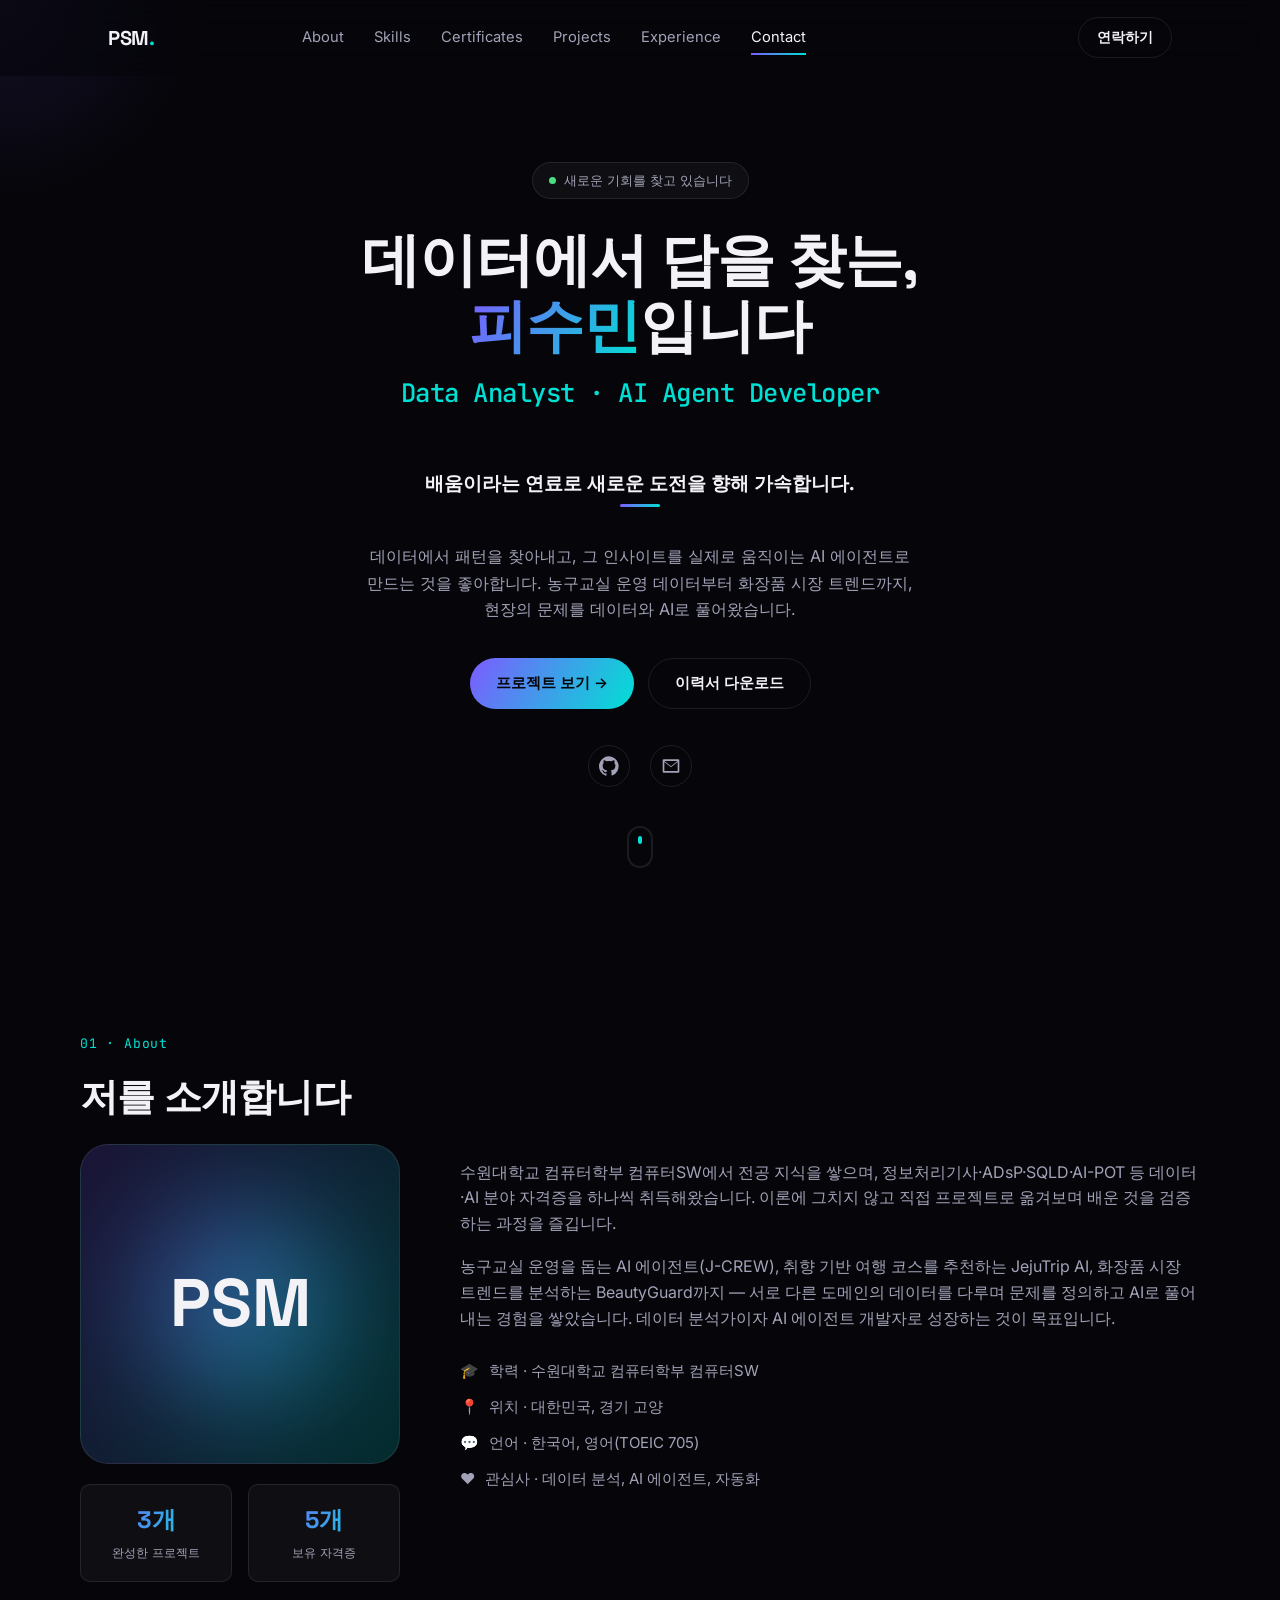
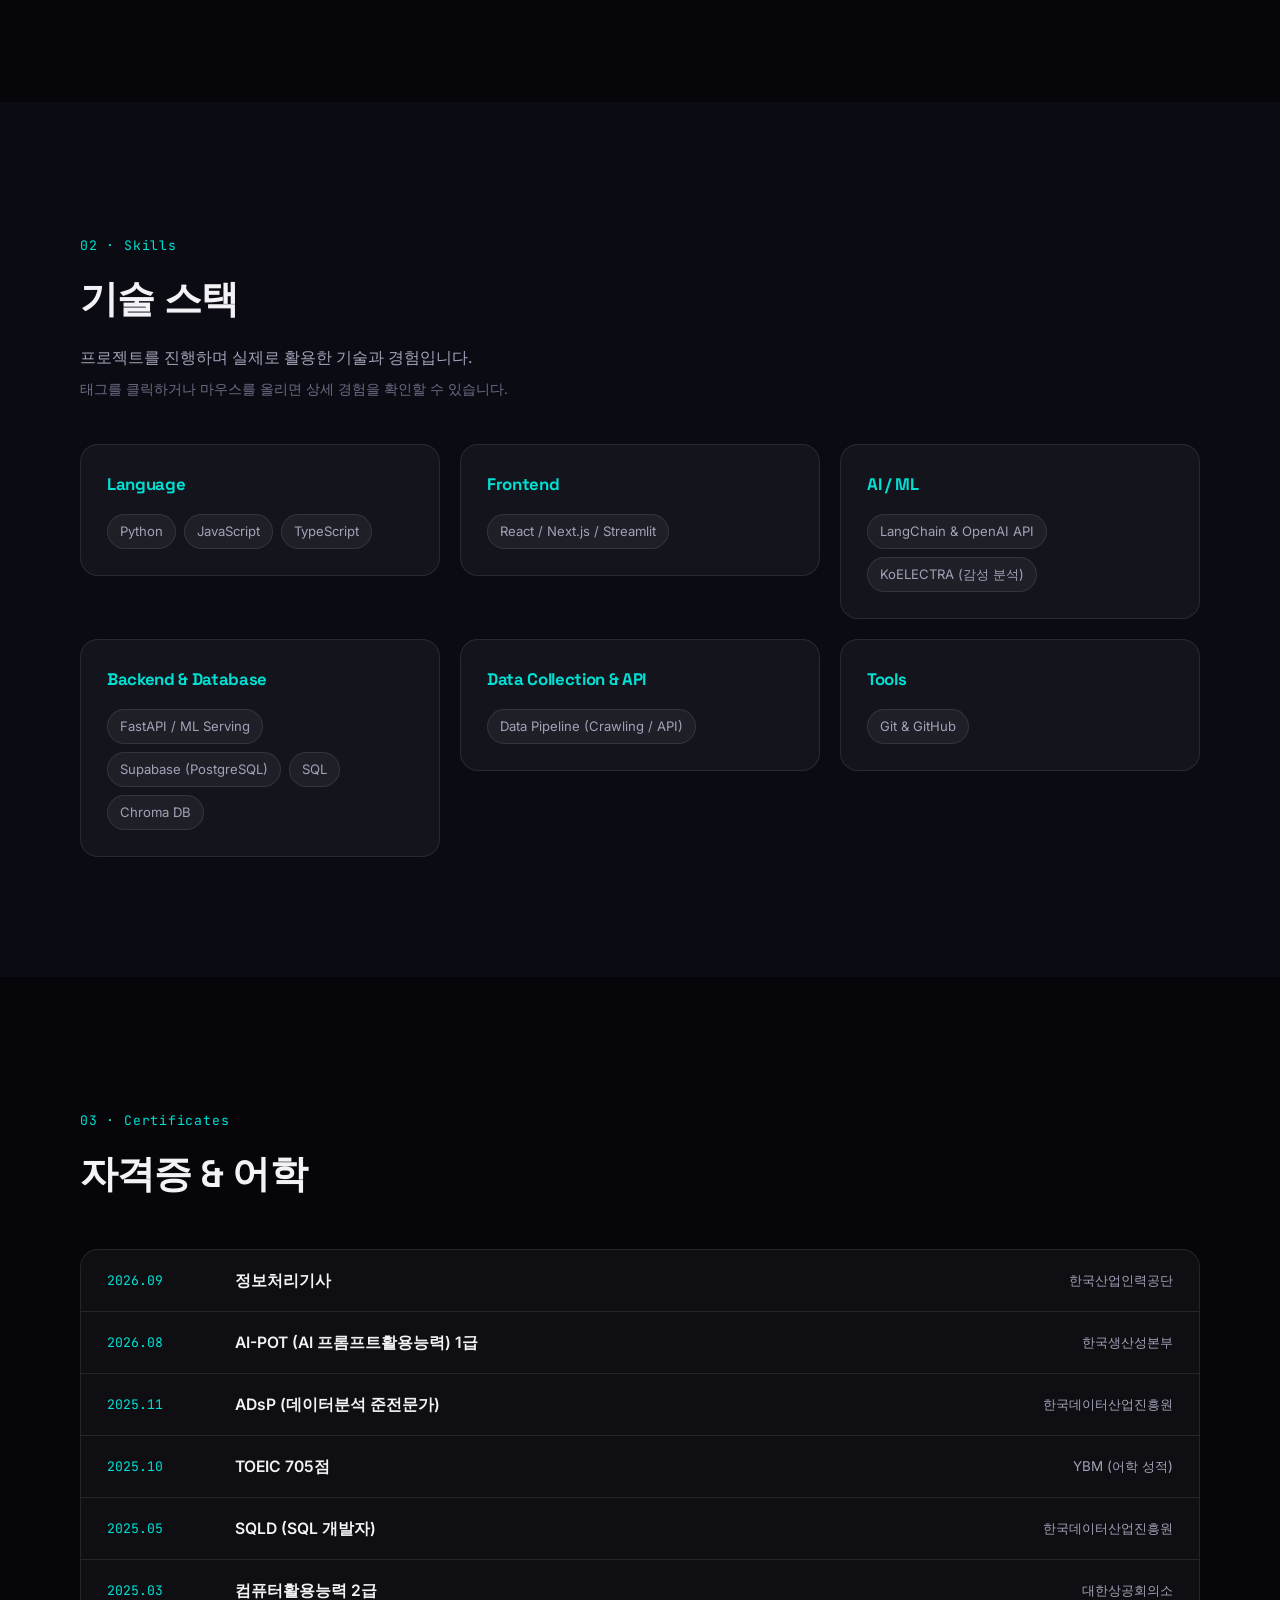
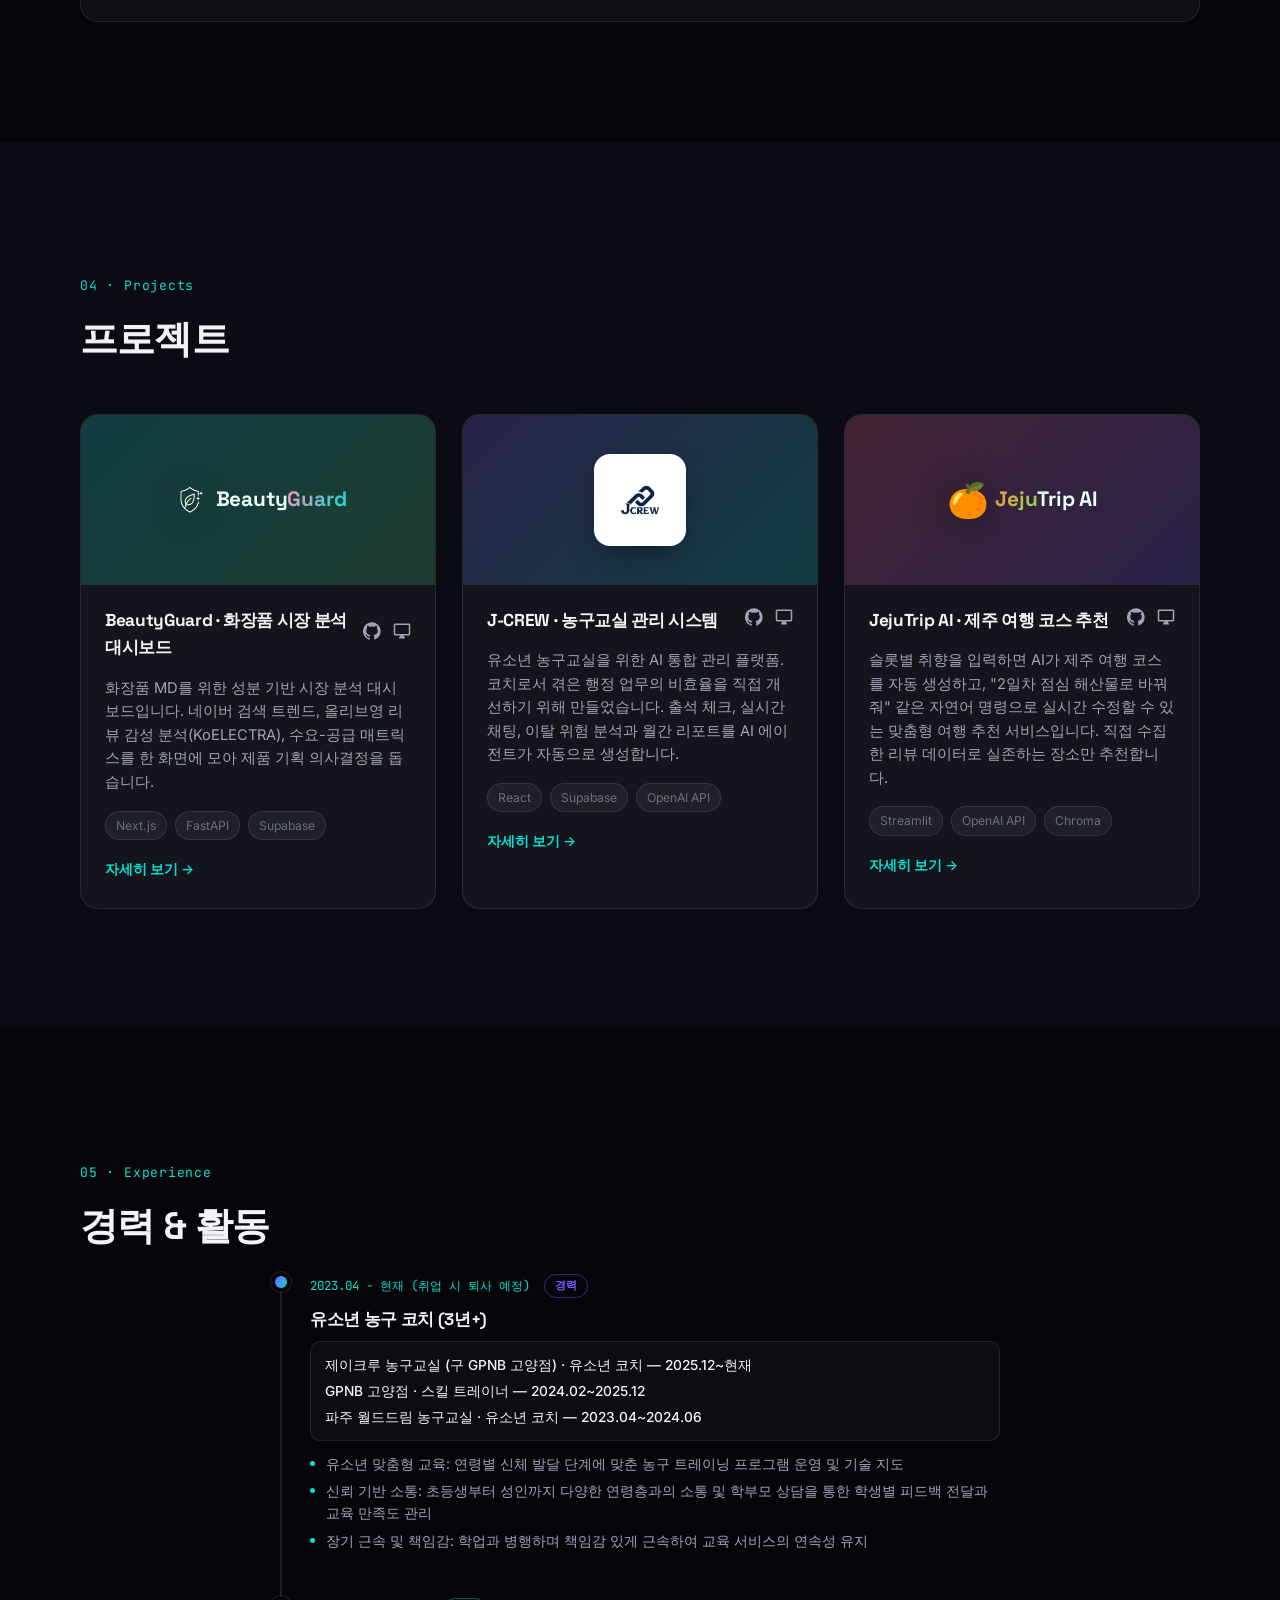
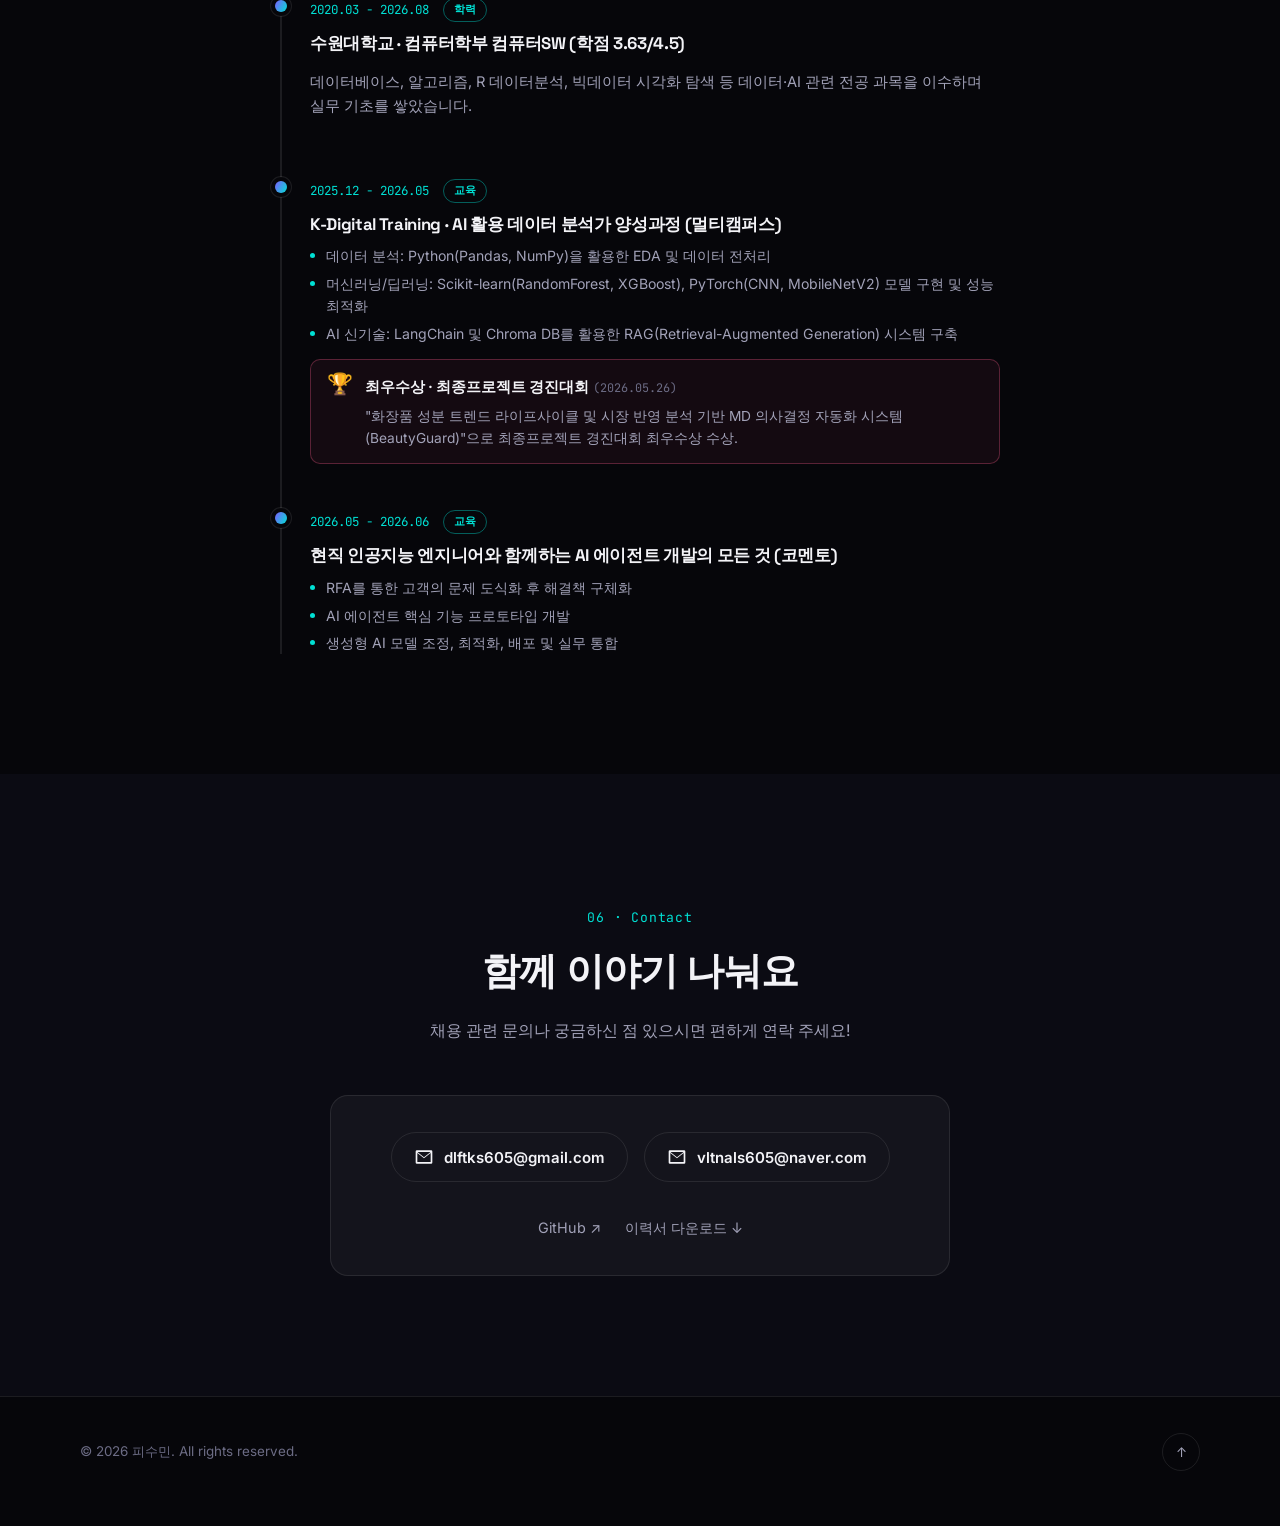
==== commit 51b57d5e: "Fix duplicate algorithm course listing in Experience section Co-Authored-By: Claude Sonnet 5 <norepl" ====
--- a/index.html
+++ b/index.html
@@ -5,10 +5,16 @@
 <meta name="viewport" content="width=device-width, initial-scale=1.0">
 <title>피수민 | Developer Portfolio</title>
 <meta name="description" content="피수민의 개발자 포트폴리오. 프로젝트, 기술 스택, 경력을 소개합니다.">
+<meta property="og:type" content="website">
+<meta property="og:title" content="피수민 | Developer Portfolio">
+<meta property="og:description" content="데이터 분석가 · AI 에이전트 개발자 피수민의 포트폴리오. BeautyGuard, J-CREW, JejuTrip AI 프로젝트를 소개합니다.">
+<meta property="og:image" content="https://portfolio-psm.vercel.app/assets/og-image.png">
+<meta property="og:url" content="https://portfolio-psm.vercel.app/">
 <link rel="preconnect" href="https://fonts.googleapis.com">
 <link rel="preconnect" href="https://fonts.gstatic.com" crossorigin>
 <link href="https://fonts.googleapis.com/css2?family=Space+Grotesk:wght@500;600;700&family=Inter:wght@400;500;600;700&family=JetBrains+Mono:wght@400;500&display=swap" rel="stylesheet">
 <link rel="stylesheet" href="css/style.css">
+<link rel="icon" type="image/svg+xml" href="assets/favicon.svg">
 </head>
 <body>
 
@@ -50,7 +56,7 @@
     </p>
     <div class="hero-actions">
       <a href="#projects" class="btn btn-primary">프로젝트 보기 →</a>
-      <a href="assets/resume.pdf" class="btn btn-outline" download>이력서 다운로드</a>
+      <a href="assets/피수민_통합_이력서.pdf" class="btn btn-outline" download>이력서 다운로드</a>
     </div>
     <div class="hero-links">
       <a href="https://github.com/PSM-0403" target="_blank" rel="noopener" aria-label="GitHub">
@@ -365,7 +371,7 @@
           <span class="timeline-date">2020.03 - 2026.08</span>
           <span class="timeline-badge badge-edu">학력</span>
           <h3>수원대학교 · 컴퓨터학부 컴퓨터SW (학점 3.63/4.5)</h3>
-          <p>데이터베이스, 알고리즘, 인공지능 알고리즘, R 데이터분석, 빅데이터 시각화 탐색 등 데이터·AI 관련 전공 과목을 이수하며 실무 기초를 쌓았습니다.</p>
+          <p>데이터베이스, 알고리즘, R 데이터분석, 빅데이터 시각화 탐색 등 데이터·AI 관련 전공 과목을 이수하며 실무 기초를 쌓았습니다.</p>
         </div>
       </div>
 
@@ -436,7 +442,7 @@
 
       <div class="contact-socials">
         <a href="https://github.com/PSM-0403" target="_blank" rel="noopener">GitHub ↗</a>
-        <a href="assets/resume.pdf" download>이력서 다운로드 ↓</a>
+        <a href="assets/피수민_통합_이력서.pdf" download>이력서 다운로드 ↓</a>
       </div>
     </div>
   </div>
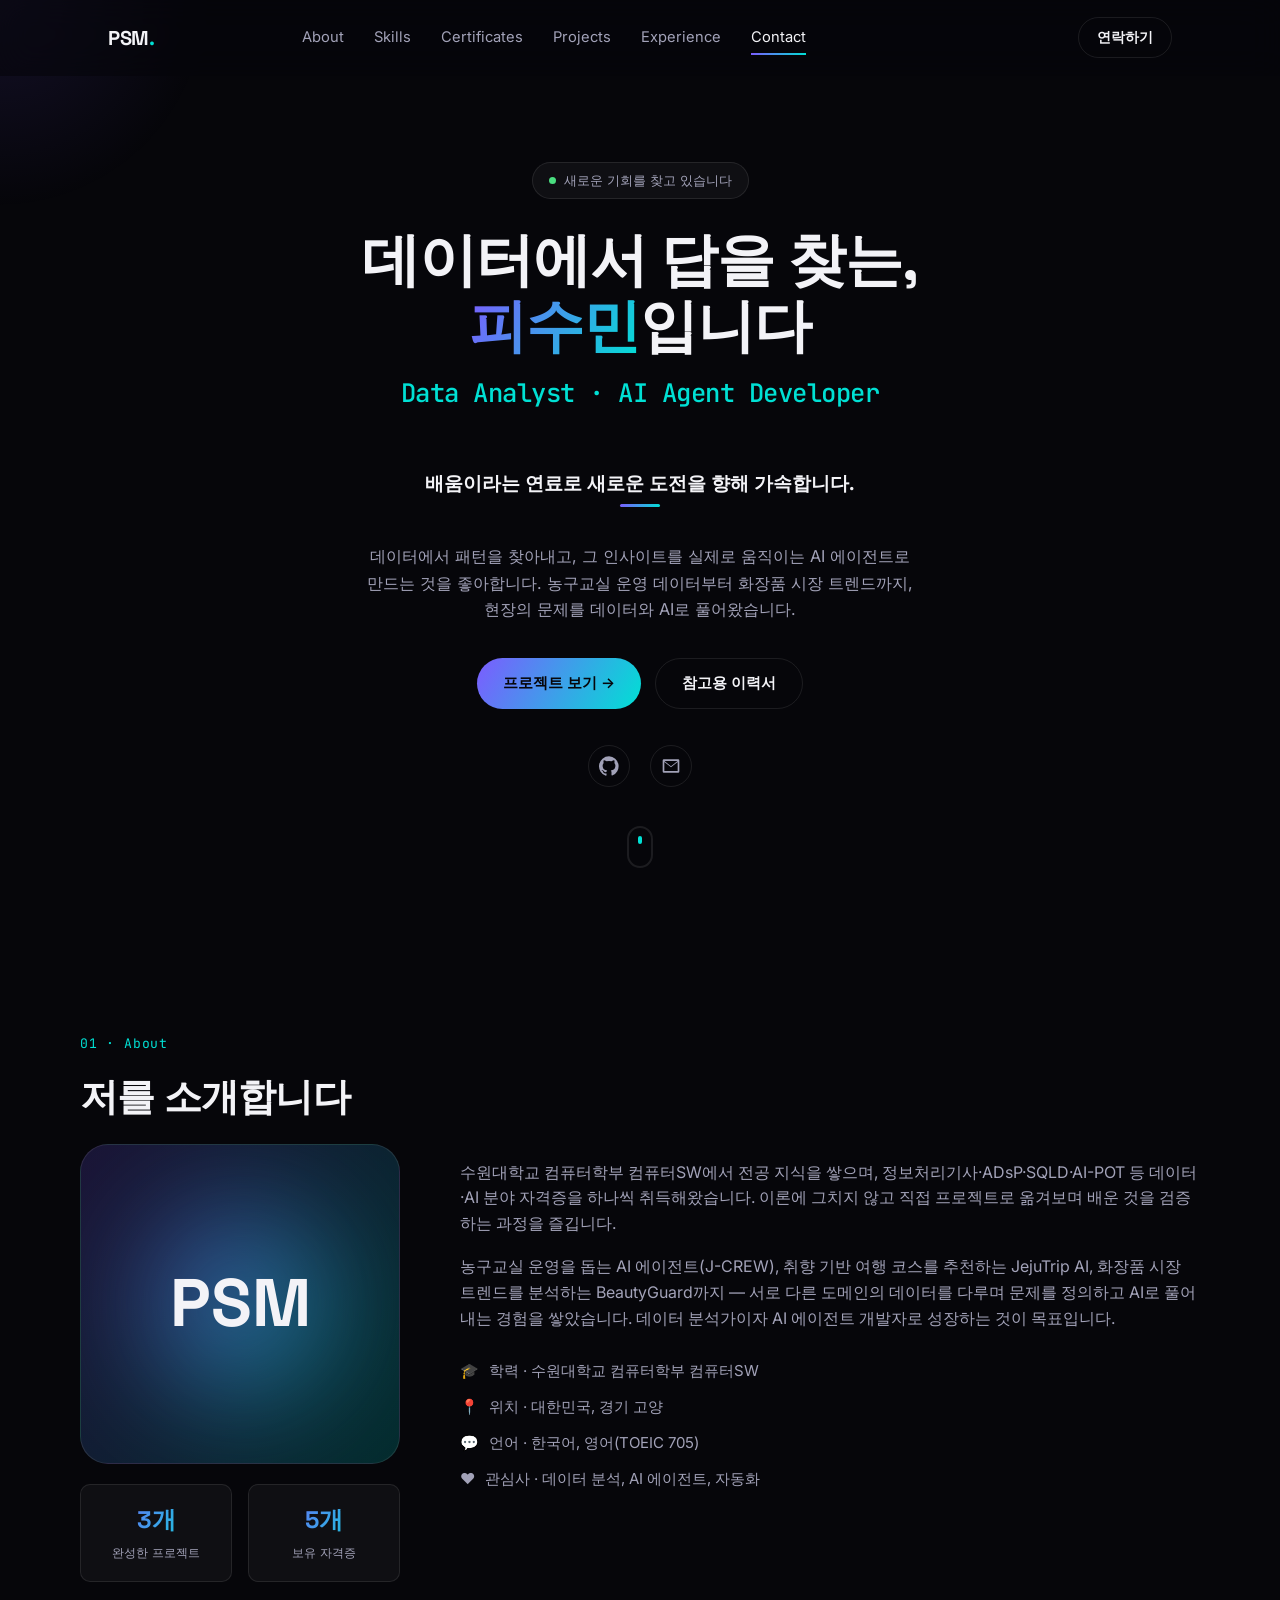
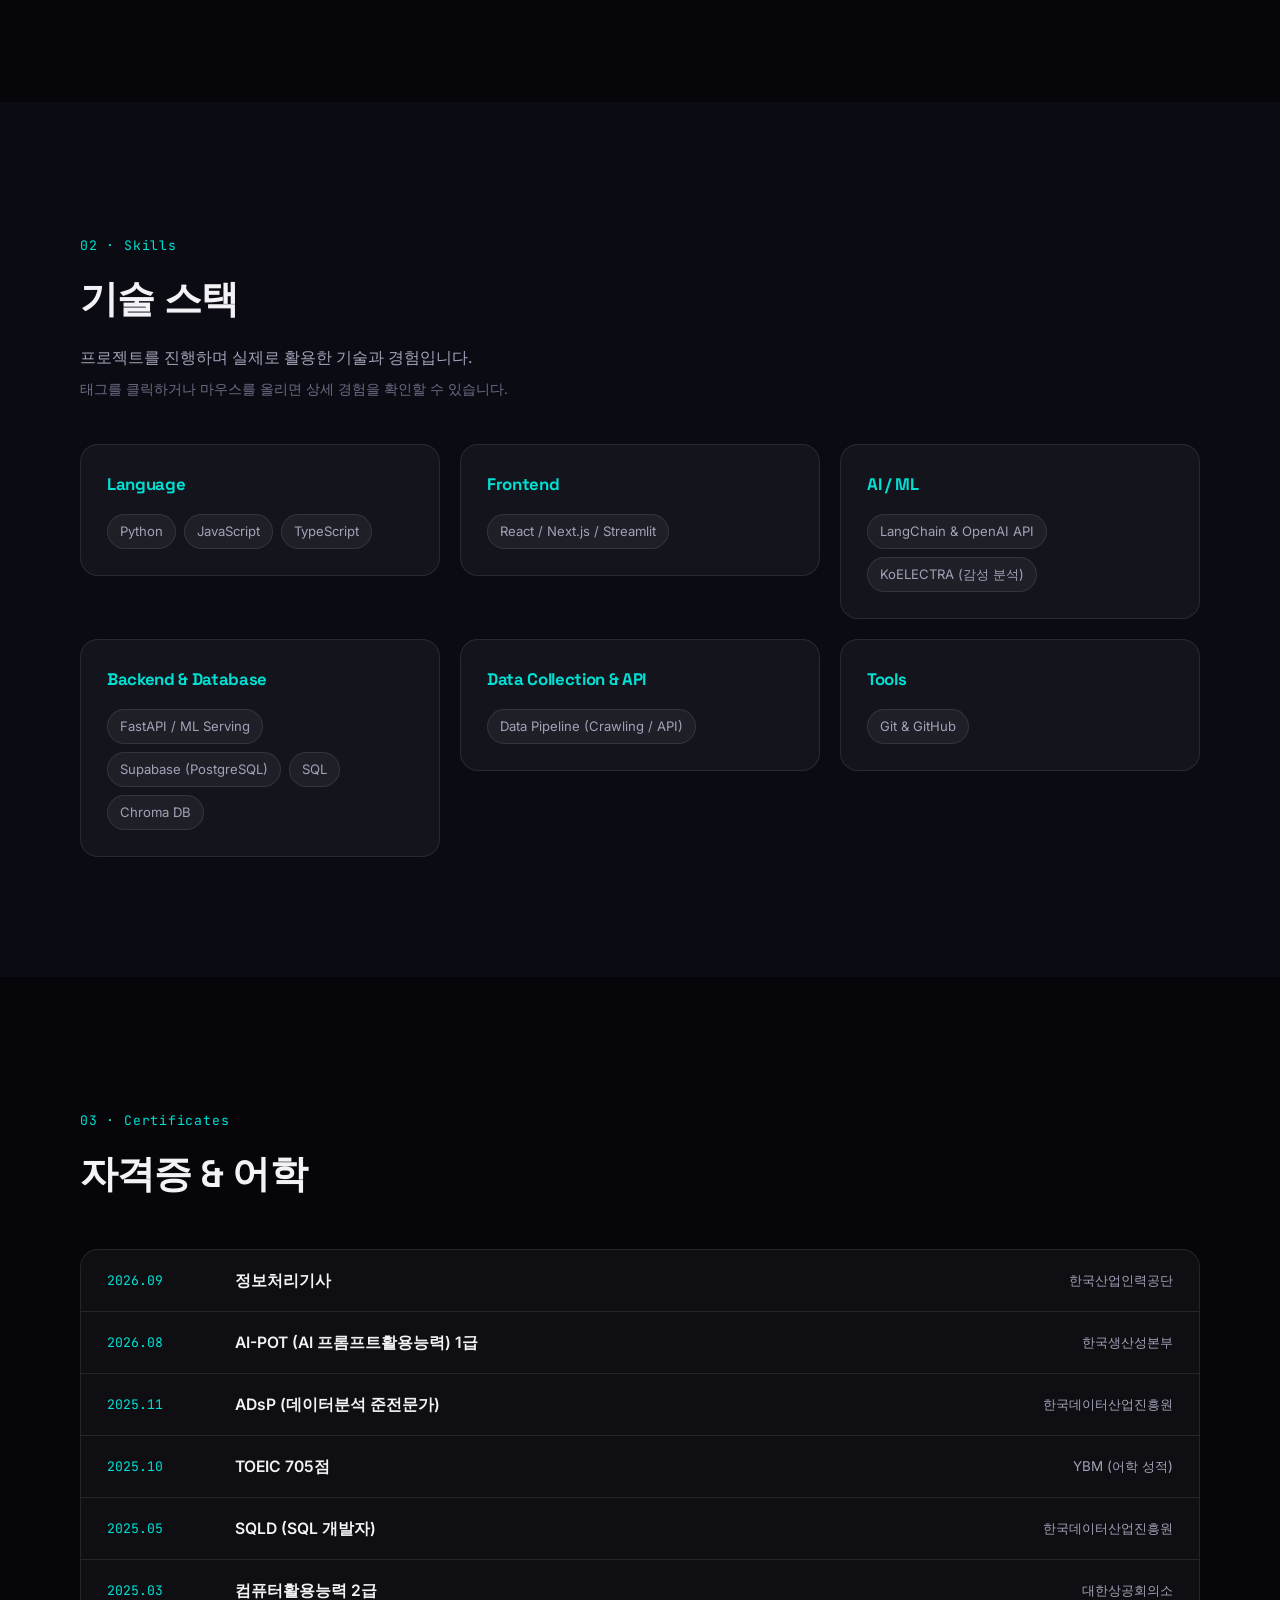
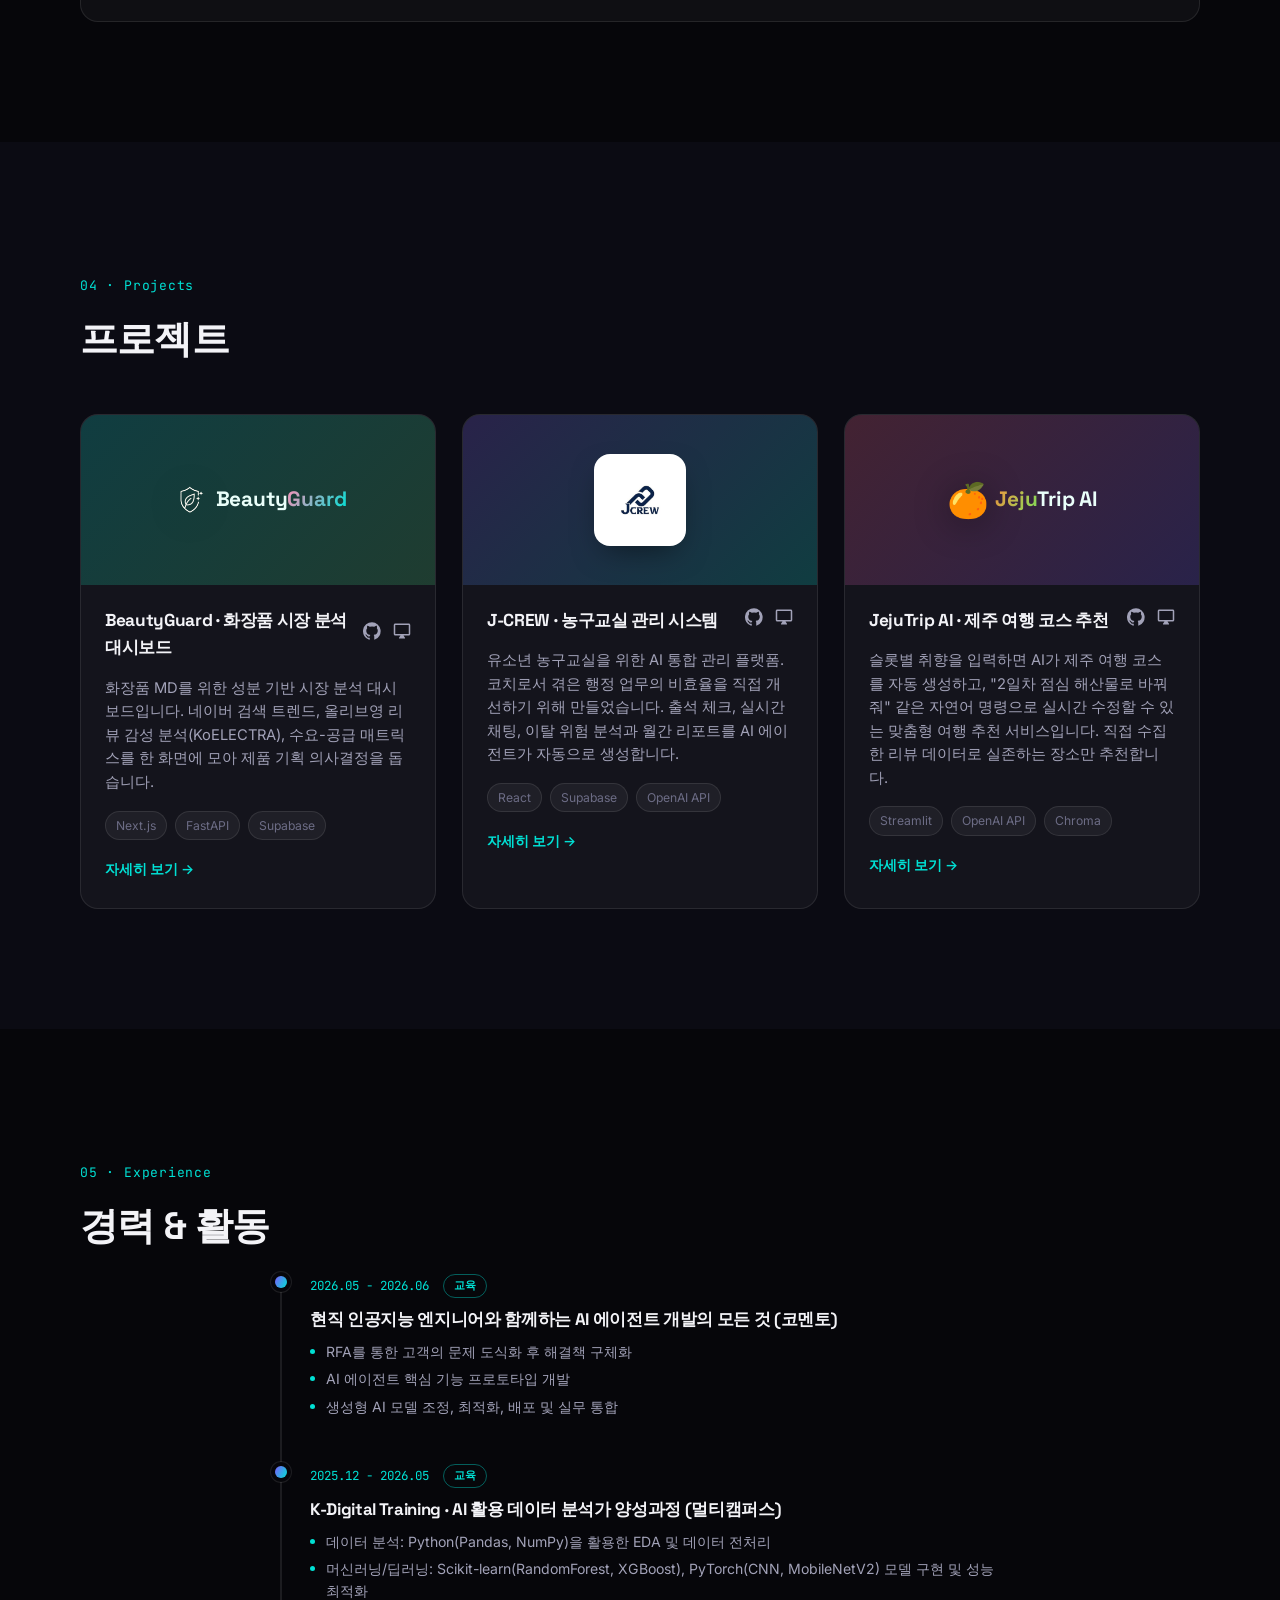
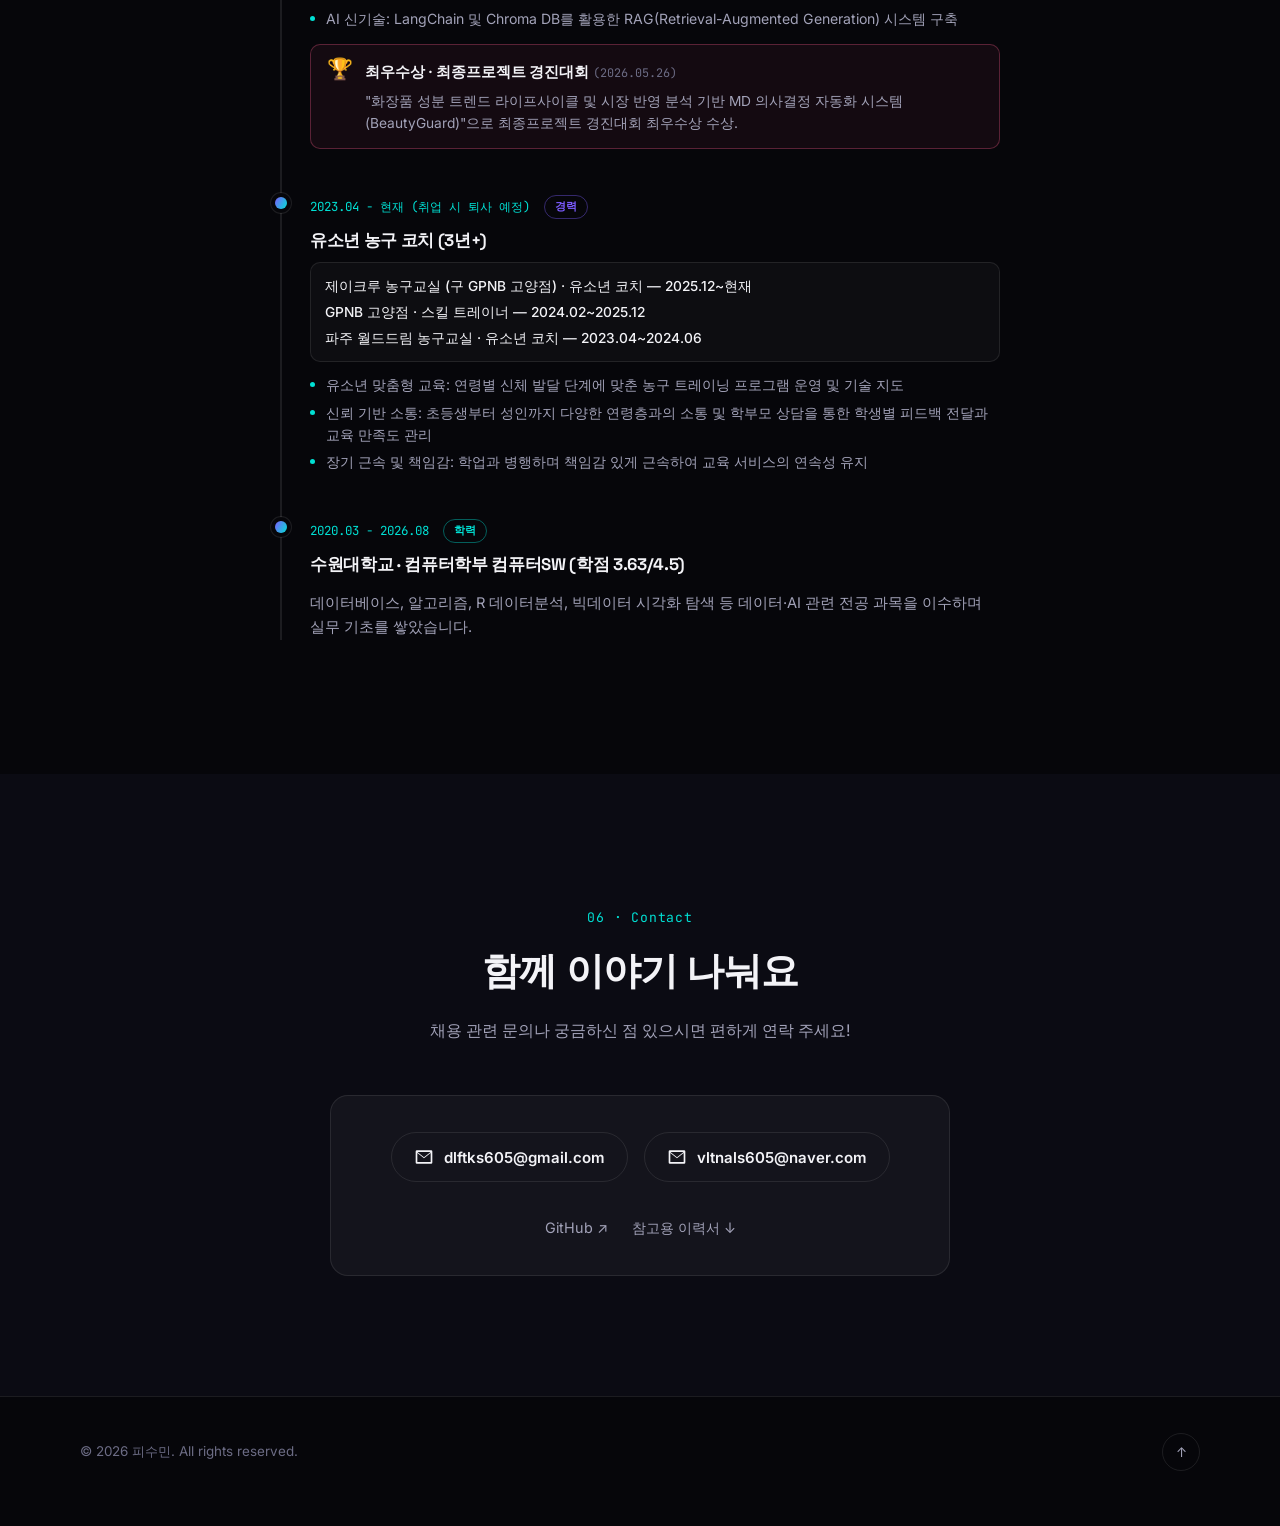
==== commit 1b4aa8c8: "Reorder experience timeline by recency and soften resume button label Co-Authored-By: Claude Sonnet " ====
--- a/index.html
+++ b/index.html
@@ -56,7 +56,7 @@
     </p>
     <div class="hero-actions">
       <a href="#projects" class="btn btn-primary">프로젝트 보기 →</a>
-      <a href="assets/피수민_통합_이력서.pdf" class="btn btn-outline" download>이력서 다운로드</a>
+      <a href="assets/피수민_통합_이력서.pdf" class="btn btn-outline" download>참고용 이력서</a>
     </div>
     <div class="hero-links">
       <a href="https://github.com/PSM-0403" target="_blank" rel="noopener" aria-label="GitHub">
@@ -349,29 +349,14 @@
       <div class="timeline-item reveal">
         <div class="timeline-dot"></div>
         <div class="timeline-content">
-          <span class="timeline-date">2023.04 - 현재 (취업 시 퇴사 예정)</span>
-          <span class="timeline-badge badge-work">경력</span>
-          <h3>유소년 농구 코치 (3년+)</h3>
-          <ul class="timeline-orgs">
-            <li>제이크루 농구교실 (구 GPNB 고양점) · 유소년 코치 — 2025.12~현재</li>
-            <li>GPNB 고양점 · 스킬 트레이너 — 2024.02~2025.12</li>
-            <li>파주 월드드림 농구교실 · 유소년 코치 — 2023.04~2024.06</li>
+          <span class="timeline-date">2026.05 - 2026.06</span>
+          <span class="timeline-badge badge-edu">교육</span>
+          <h3>현직 인공지능 엔지니어와 함께하는 AI 에이전트 개발의 모든 것 (코멘토)</h3>
+          <ul class="timeline-details">
+            <li>RFA를 통한 고객의 문제 도식화 후 해결책 구체화</li>
+            <li>AI 에이전트 핵심 기능 프로토타입 개발</li>
+            <li>생성형 AI 모델 조정, 최적화, 배포 및 실무 통합</li>
           </ul>
-          <ul class="timeline-details">
-            <li>유소년 맞춤형 교육: 연령별 신체 발달 단계에 맞춘 농구 트레이닝 프로그램 운영 및 기술 지도</li>
-            <li>신뢰 기반 소통: 초등생부터 성인까지 다양한 연령층과의 소통 및 학부모 상담을 통한 학생별 피드백 전달과 교육 만족도 관리</li>
-            <li>장기 근속 및 책임감: 학업과 병행하며 책임감 있게 근속하여 교육 서비스의 연속성 유지</li>
-          </ul>
-        </div>
-      </div>
-
-      <div class="timeline-item reveal">
-        <div class="timeline-dot"></div>
-        <div class="timeline-content">
-          <span class="timeline-date">2020.03 - 2026.08</span>
-          <span class="timeline-badge badge-edu">학력</span>
-          <h3>수원대학교 · 컴퓨터학부 컴퓨터SW (학점 3.63/4.5)</h3>
-          <p>데이터베이스, 알고리즘, R 데이터분석, 빅데이터 시각화 탐색 등 데이터·AI 관련 전공 과목을 이수하며 실무 기초를 쌓았습니다.</p>
         </div>
       </div>
 
@@ -402,14 +387,29 @@
       <div class="timeline-item reveal">
         <div class="timeline-dot"></div>
         <div class="timeline-content">
-          <span class="timeline-date">2026.05 - 2026.06</span>
-          <span class="timeline-badge badge-edu">교육</span>
-          <h3>현직 인공지능 엔지니어와 함께하는 AI 에이전트 개발의 모든 것 (코멘토)</h3>
+          <span class="timeline-date">2023.04 - 현재 (취업 시 퇴사 예정)</span>
+          <span class="timeline-badge badge-work">경력</span>
+          <h3>유소년 농구 코치 (3년+)</h3>
+          <ul class="timeline-orgs">
+            <li>제이크루 농구교실 (구 GPNB 고양점) · 유소년 코치 — 2025.12~현재</li>
+            <li>GPNB 고양점 · 스킬 트레이너 — 2024.02~2025.12</li>
+            <li>파주 월드드림 농구교실 · 유소년 코치 — 2023.04~2024.06</li>
+          </ul>
           <ul class="timeline-details">
-            <li>RFA를 통한 고객의 문제 도식화 후 해결책 구체화</li>
-            <li>AI 에이전트 핵심 기능 프로토타입 개발</li>
-            <li>생성형 AI 모델 조정, 최적화, 배포 및 실무 통합</li>
+            <li>유소년 맞춤형 교육: 연령별 신체 발달 단계에 맞춘 농구 트레이닝 프로그램 운영 및 기술 지도</li>
+            <li>신뢰 기반 소통: 초등생부터 성인까지 다양한 연령층과의 소통 및 학부모 상담을 통한 학생별 피드백 전달과 교육 만족도 관리</li>
+            <li>장기 근속 및 책임감: 학업과 병행하며 책임감 있게 근속하여 교육 서비스의 연속성 유지</li>
           </ul>
+        </div>
+      </div>
+
+      <div class="timeline-item reveal">
+        <div class="timeline-dot"></div>
+        <div class="timeline-content">
+          <span class="timeline-date">2020.03 - 2026.08</span>
+          <span class="timeline-badge badge-edu">학력</span>
+          <h3>수원대학교 · 컴퓨터학부 컴퓨터SW (학점 3.63/4.5)</h3>
+          <p>데이터베이스, 알고리즘, R 데이터분석, 빅데이터 시각화 탐색 등 데이터·AI 관련 전공 과목을 이수하며 실무 기초를 쌓았습니다.</p>
         </div>
       </div>
 
@@ -442,7 +442,7 @@
 
       <div class="contact-socials">
         <a href="https://github.com/PSM-0403" target="_blank" rel="noopener">GitHub ↗</a>
-        <a href="assets/피수민_통합_이력서.pdf" download>이력서 다운로드 ↓</a>
+        <a href="assets/피수민_통합_이력서.pdf" download>참고용 이력서 ↓</a>
       </div>
     </div>
   </div>
